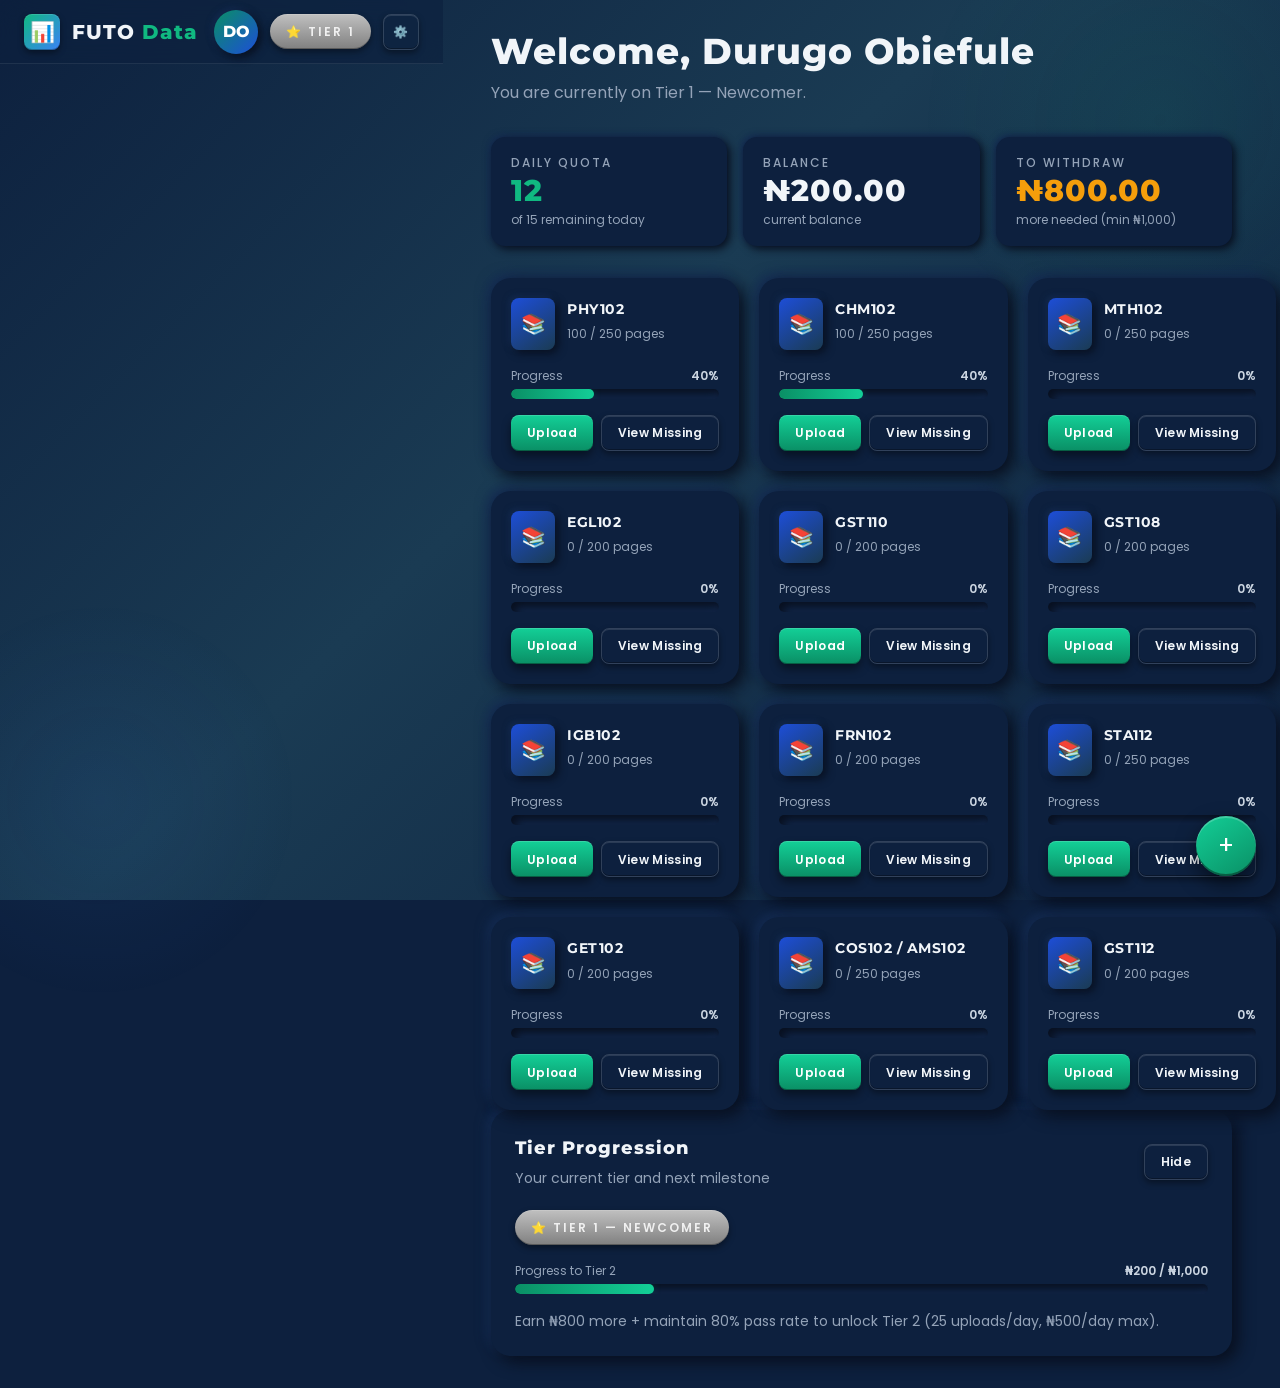
==== FUTO-data-collection/pages/dashboard.html @ 2c78aa43 "Added frontend files" ====
<!DOCTYPE html>
<html lang="en">
<head>
  <meta charset="UTF-8">
  <meta name="viewport" content="width=device-width, initial-scale=1.0">
  <title>Dashboard — FUTO Data Collection</title>

  <link rel="preconnect" href="https://fonts.googleapis.com">
  <link rel="preconnect" href="https://fonts.gstatic.com" crossorigin>
  <link href="https://fonts.googleapis.com/css2?family=Great+Vibes&family=Montserrat:wght@700;800;900&family=Poppins:wght@300;400;500;600;700&display=swap" rel="stylesheet">

  <link rel="stylesheet" href="../css/reset.css">
  <link rel="stylesheet" href="../css/variables.css">
  <link rel="stylesheet" href="../css/components.css">
  <link rel="stylesheet" href="../css/layout.css">
</head>
<body>

  <div class="bg-blob-2"></div>

  <div class="app-wrapper has-sidebar">

    <header class="header">
      <div class="header-inner">

        <div class="header-brand">
          <div class="header-logo">📊</div>
          <span class="header-wordmark">FUTO <span>Data</span></span>
        </div>

        <div class="header-actions">
          <div class="avatar avatar-md">DO</div>
          <div class="tier-badge silver">⭐ Tier 1</div>
          <button class="btn btn-ghost btn-sm btn-icon">⚙️</button>
        </div>

      </div>
    </header>

    <main class="main">
      <div class="container">

        <div class="page-header">
          <h1 class="page-title">Welcome, Durugo Obiefule</h1>
          <p class="page-desc">You are currently on Tier 1 — Newcomer.</p>
        </div>

        <section>
          <div class="stats-grid">

            <div class="stat-item">
              <span class="stat-label">Daily Quota</span>
              <span class="stat-value primary">12</span>
              <span class="stat-sub">of 15 remaining today</span>
            </div>

            <div class="stat-item">
              <span class="stat-label">Balance</span>
              <span class="stat-value">&#8358;200.00</span>
              <span class="stat-sub">current balance</span>
            </div>

            <div class="stat-item">
              <span class="stat-label">To Withdraw</span>
              <span class="stat-value warning">&#8358;800.00</span>
              <span class="stat-sub">more needed (min &#8358;1,000)</span>
            </div>

          </div>
        </section>

        <section>
          <div class="books-grid">

            <div class="book-card">
              <div class="book-card-header">
                <div class="book-icon">📚</div>
                <div class="book-info">
                  <div class="book-title">PHY102</div>
                  <div class="book-meta">100 / 250 pages</div>
                </div>
              </div>
              <div class="progress-wrap">
                <div class="progress-header">
                  <span class="progress-label">Progress</span>
                  <span class="progress-value">40%</span>
                </div>
                <div class="progress-track">
                  <div class="progress-fill" style="width: 40%;"></div>
                </div>
              </div>
              <div class="book-card-actions">
                <button class="btn btn-primary btn-sm">Upload</button>
                <button class="btn btn-ghost btn-sm">View Missing</button>
              </div>
            </div>

            <div class="book-card">
              <div class="book-card-header">
                <div class="book-icon">📚</div>
                <div class="book-info">
                  <div class="book-title">CHM102</div>
                  <div class="book-meta">100 / 250 pages</div>
                </div>
              </div>
              <div class="progress-wrap">
                <div class="progress-header">
                  <span class="progress-label">Progress</span>
                  <span class="progress-value">40%</span>
                </div>
                <div class="progress-track">
                  <div class="progress-fill" style="width: 40%;"></div>
                </div>
              </div>
              <div class="book-card-actions">
                <button class="btn btn-primary btn-sm">Upload</button>
                <button class="btn btn-ghost btn-sm">View Missing</button>
              </div>
            </div>

            <div class="book-card">
              <div class="book-card-header">
                <div class="book-icon">📚</div>
                <div class="book-info">
                  <div class="book-title">MTH102</div>
                  <div class="book-meta">0 / 250 pages</div>
                </div>
              </div>
              <div class="progress-wrap">
                <div class="progress-header">
                  <span class="progress-label">Progress</span>
                  <span class="progress-value">0%</span>
                </div>
                <div class="progress-track">
                  <div class="progress-fill" style="width: 0%;"></div>
                </div>
              </div>
              <div class="book-card-actions">
                <button class="btn btn-primary btn-sm">Upload</button>
                <button class="btn btn-ghost btn-sm">View Missing</button>
              </div>
            </div>

            <div class="book-card">
              <div class="book-card-header">
                <div class="book-icon">📚</div>
                <div class="book-info">
                  <div class="book-title">EGL102</div>
                  <div class="book-meta">0 / 200 pages</div>
                </div>
              </div>
              <div class="progress-wrap">
                <div class="progress-header">
                  <span class="progress-label">Progress</span>
                  <span class="progress-value">0%</span>
                </div>
                <div class="progress-track">
                  <div class="progress-fill" style="width: 0%;"></div>
                </div>
              </div>
              <div class="book-card-actions">
                <button class="btn btn-primary btn-sm">Upload</button>
                <button class="btn btn-ghost btn-sm">View Missing</button>
              </div>
            </div>

            <div class="book-card">
              <div class="book-card-header">
                <div class="book-icon">📚</div>
                <div class="book-info">
                  <div class="book-title">GST110</div>
                  <div class="book-meta">0 / 200 pages</div>
                </div>
              </div>
              <div class="progress-wrap">
                <div class="progress-header">
                  <span class="progress-label">Progress</span>
                  <span class="progress-value">0%</span>
                </div>
                <div class="progress-track">
                  <div class="progress-fill" style="width: 0%;"></div>
                </div>
              </div>
              <div class="book-card-actions">
                <button class="btn btn-primary btn-sm">Upload</button>
                <button class="btn btn-ghost btn-sm">View Missing</button>
              </div>
            </div>

            <div class="book-card">
              <div class="book-card-header">
                <div class="book-icon">📚</div>
                <div class="book-info">
                  <div class="book-title">GST108</div>
                  <div class="book-meta">0 / 200 pages</div>
                </div>
              </div>
              <div class="progress-wrap">
                <div class="progress-header">
                  <span class="progress-label">Progress</span>
                  <span class="progress-value">0%</span>
                </div>
                <div class="progress-track">
                  <div class="progress-fill" style="width: 0%;"></div>
                </div>
              </div>
              <div class="book-card-actions">
                <button class="btn btn-primary btn-sm">Upload</button>
                <button class="btn btn-ghost btn-sm">View Missing</button>
              </div>
            </div>

            <div class="book-card">
              <div class="book-card-header">
                <div class="book-icon">📚</div>
                <div class="book-info">
                  <div class="book-title">IGB102</div>
                  <div class="book-meta">0 / 200 pages</div>
                </div>
              </div>
              <div class="progress-wrap">
                <div class="progress-header">
                  <span class="progress-label">Progress</span>
                  <span class="progress-value">0%</span>
                </div>
                <div class="progress-track">
                  <div class="progress-fill" style="width: 0%;"></div>
                </div>
              </div>
              <div class="book-card-actions">
                <button class="btn btn-primary btn-sm">Upload</button>
                <button class="btn btn-ghost btn-sm">View Missing</button>
              </div>
            </div>

            <div class="book-card">
              <div class="book-card-header">
                <div class="book-icon">📚</div>
                <div class="book-info">
                  <div class="book-title">FRN102</div>
                  <div class="book-meta">0 / 200 pages</div>
                </div>
              </div>
              <div class="progress-wrap">
                <div class="progress-header">
                  <span class="progress-label">Progress</span>
                  <span class="progress-value">0%</span>
                </div>
                <div class="progress-track">
                  <div class="progress-fill" style="width: 0%;"></div>
                </div>
              </div>
              <div class="book-card-actions">
                <button class="btn btn-primary btn-sm">Upload</button>
                <button class="btn btn-ghost btn-sm">View Missing</button>
              </div>
            </div>

            <div class="book-card">
              <div class="book-card-header">
                <div class="book-icon">📚</div>
                <div class="book-info">
                  <div class="book-title">STA112</div>
                  <div class="book-meta">0 / 250 pages</div>
                </div>
              </div>
              <div class="progress-wrap">
                <div class="progress-header">
                  <span class="progress-label">Progress</span>
                  <span class="progress-value">0%</span>
                </div>
                <div class="progress-track">
                  <div class="progress-fill" style="width: 0%;"></div>
                </div>
              </div>
              <div class="book-card-actions">
                <button class="btn btn-primary btn-sm">Upload</button>
                <button class="btn btn-ghost btn-sm">View Missing</button>
              </div>
            </div>

            <div class="book-card">
              <div class="book-card-header">
                <div class="book-icon">📚</div>
                <div class="book-info">
                  <div class="book-title">GET102</div>
                  <div class="book-meta">0 / 200 pages</div>
                </div>
              </div>
              <div class="progress-wrap">
                <div class="progress-header">
                  <span class="progress-label">Progress</span>
                  <span class="progress-value">0%</span>
                </div>
                <div class="progress-track">
                  <div class="progress-fill" style="width: 0%;"></div>
                </div>
              </div>
              <div class="book-card-actions">
                <button class="btn btn-primary btn-sm">Upload</button>
                <button class="btn btn-ghost btn-sm">View Missing</button>
              </div>
            </div>

            <div class="book-card">
              <div class="book-card-header">
                <div class="book-icon">📚</div>
                <div class="book-info">
                  <div class="book-title">COS102 / AMS102</div>
                  <div class="book-meta">0 / 250 pages</div>
                </div>
              </div>
              <div class="progress-wrap">
                <div class="progress-header">
                  <span class="progress-label">Progress</span>
                  <span class="progress-value">0%</span>
                </div>
                <div class="progress-track">
                  <div class="progress-fill" style="width: 0%;"></div>
                </div>
              </div>
              <div class="book-card-actions">
                <button class="btn btn-primary btn-sm">Upload</button>
                <button class="btn btn-ghost btn-sm">View Missing</button>
              </div>
            </div>

            <div class="book-card">
              <div class="book-card-header">
                <div class="book-icon">📚</div>
                <div class="book-info">
                  <div class="book-title">GST112</div>
                  <div class="book-meta">0 / 200 pages</div>
                </div>
              </div>
              <div class="progress-wrap">
                <div class="progress-header">
                  <span class="progress-label">Progress</span>
                  <span class="progress-value">0%</span>
                </div>
                <div class="progress-track">
                  <div class="progress-fill" style="width: 0%;"></div>
                </div>
              </div>
              <div class="book-card-actions">
                <button class="btn btn-primary btn-sm">Upload</button>
                <button class="btn btn-ghost btn-sm">View Missing</button>
              </div>
            </div>

          </div>
        </section>

        <section>
          <div class="card" id="tier-panel">
            <div class="card-header">
              <div>
                <div class="card-title">Tier Progression</div>
                <div class="card-subtitle">Your current tier and next milestone</div>
              </div>
              <button class="btn btn-ghost btn-sm" id="tier-toggle">Hide</button>
            </div>

            <div id="tier-content">
              <div class="tier-badge silver">⭐ Tier 1 — Newcomer</div>

              <div class="stack" style="margin-top: 16px;">
                <div class="progress-wrap">
                  <div class="progress-header">
                    <span class="progress-label">Progress to Tier 2</span>
                    <span class="progress-value">&#8358;200 / &#8358;1,000</span>
                  </div>
                  <div class="progress-track">
                    <div class="progress-fill" style="width: 20%;"></div>
                  </div>
                </div>
                <p class="text-muted" style="font-size: var(--text-sm);">
                  Earn &#8358;800 more + maintain 80% pass rate to unlock Tier 2 (25 uploads/day, &#8358;500/day max).
                </p>
              </div>
            </div>
          </div>
        </section>

      </div>
    </main>

  </div>

  <button class="fab" id="fab-upload" title="Upload Image">+</button>

  <script src="../js/dashboard.js"></script>
</body>
</html>
---- FUTO-data-collection/css/variables.css ----
/* ============================================================
   VARIABLES.CSS — Design Token System
   FUTO Data Collection Platform
   ============================================================
   Import order in every HTML file:
   1. Google Fonts (in <head>)
   2. reset.css
   3. variables.css
   4. components.css
   5. layout.css
   6. responsive.css
   7. [page-specific stylesheet if needed]
   ============================================================ */

/* ── GOOGLE FONTS
   Add this <link> in the <head> of every HTML page:

   <link rel="preconnect" href="https://fonts.googleapis.com">
   <link rel="preconnect" href="https://fonts.gstatic.com" crossorigin>
   <link href="https://fonts.googleapis.com/css2?family=Great+Vibes&family=Montserrat:wght@700;800;900&family=Poppins:wght@300;400;500;600;700&display=swap" rel="stylesheet">
── */

:root {

  /* ════════════════════════════════════════
     COLOUR PALETTE
  ════════════════════════════════════════ */

  /* Core backgrounds */
  --bg-base:            #0D203E;   /* Deep Navy — root page background     */
  --bg-overlay:         #1A3B53;   /* Teal Blue — gradient blend layer      */
  --bg-deep:            #080F1E;   /* Deeper Navy — shadows, scrollbar      */
  --bg-mid:             #152D55;   /* Mid Navy — neomorphism light edge     */

  /* Semantic action colours */
  --color-primary:      #10B981;   /* Green  — actions, success, pass       */
  --color-primary-dark: #0A8F65;   /* Green  — button bottom gradient       */
  --color-primary-lite: #13CF97;   /* Green  — button top gradient / hover  */
  --color-primary-glow: rgba(16, 185, 129, 0.20);

  --color-danger:       #DC2626;   /* Red    — errors, failed checks        */
  --color-danger-dark:  #B91C1C;   /* Red    — button bottom gradient       */
  --color-danger-lite:  #EF4444;   /* Red    — button top gradient          */
  --color-danger-glow:  rgba(220, 38, 38, 0.20);

  --color-warning:      #F59E0B;   /* Amber  — warnings, duplicates         */
  --color-warning-dark: #B45309;   /* Amber  — button bottom gradient       */
  --color-warning-lite: #FBBF24;   /* Amber  — button top gradient          */
  --color-warning-glow: rgba(245, 158, 11, 0.20);

  --color-info:         #3B82F6;   /* Blue   — info, tips, tier details     */
  --color-info-dark:    #1D4ED8;   /* Blue   — button bottom gradient       */
  --color-info-lite:    #60A5FA;   /* Blue   — button top gradient          */
  --color-info-glow:    rgba(59, 130, 246, 0.20);

  /* Text */
  --color-text:         #F1F5F9;   /* Primary text on dark background       */
  --color-text-dim:     #CBD5E1;   /* Secondary / supporting text           */
  --color-muted:        #94A3B8;   /* Placeholder, disabled, subtle labels  */
  --color-inverse:      #0D203E;   /* Text on light/primary-coloured bg     */


  /* ════════════════════════════════════════
     TYPOGRAPHY
  ════════════════════════════════════════ */

  --font-heading:  'Montserrat', sans-serif;   /* H1–H3, section titles     */
  --font-body:     'Poppins', sans-serif;      /* All body, labels, inputs  */
  --font-accent:   'Great Vibes', cursive;     /* Decorative moments ONLY   */

  --fw-heading:    800;
  --fw-subhead:    700;
  --fw-semibold:   600;
  --fw-medium:     500;
  --fw-regular:    400;

  --ls-heading:    1px;     /* letter-spacing for headings                  */
  --ls-caps:       2px;     /* letter-spacing for ALL CAPS labels           */

  /* Type scale */
  --text-xs:    0.75rem;    /* 12px */
  --text-sm:    0.875rem;   /* 14px */
  --text-base:  1rem;       /* 16px */
  --text-md:    1.125rem;   /* 18px */
  --text-lg:    1.25rem;    /* 20px */
  --text-xl:    1.5rem;     /* 24px */
  --text-2xl:   1.875rem;   /* 30px */
  --text-3xl:   2.25rem;    /* 36px */
  --text-4xl:   3rem;       /* 48px */


  /* ════════════════════════════════════════
     SPACING SCALE
  ════════════════════════════════════════ */

  --space-1:   4px;
  --space-2:   8px;
  --space-3:   12px;
  --space-4:   16px;
  --space-5:   20px;
  --space-6:   24px;
  --space-8:   32px;
  --space-10:  40px;
  --space-12:  48px;
  --space-16:  64px;
  --space-20:  80px;


  /* ════════════════════════════════════════
     BORDER RADIUS
  ════════════════════════════════════════ */

  --radius-xs:   4px;
  --radius-sm:   8px;
  --radius-md:   14px;
  --radius-lg:   20px;
  --radius-xl:   28px;
  --radius-2xl:  36px;
  --radius-full: 9999px;


  /* ════════════════════════════════════════
     NEOMORPHISM
     — Cards, containers, input fields
     Rule: ONLY used on --bg-base (#0D203E) backgrounds
  ════════════════════════════════════════ */

  /* Raised surface (default card feel) */
  --neo-shadow:
    6px 6px 16px var(--bg-deep),
   -4px -4px 12px var(--bg-mid);

  /* Pressed / inset surface (active inputs, pressed states) */
  --neo-inset:
    inset 4px 4px 10px var(--bg-deep),
    inset -3px -3px 8px var(--bg-mid);

  /* Subtle raised (small elements, badges) */
  --neo-shadow-sm:
    3px 3px 8px var(--bg-deep),
   -2px -2px 6px var(--bg-mid);

  /* Focus ring addition for neo inputs */
  --neo-focus:
    inset 4px 4px 10px var(--bg-deep),
    inset -3px -3px 8px var(--bg-mid),
    0 0 0 2px var(--color-primary);


  /* ════════════════════════════════════════
     GLASSMORPHISM
     — Modals, headers, side panels, overlays
     Rule: Must sit over the gradient background to be visible
  ════════════════════════════════════════ */

  --glass-bg:           rgba(26, 59, 83, 0.35);
  --glass-bg-heavy:     rgba(13, 32, 62, 0.60);   /* more opaque panels     */
  --glass-bg-light:     rgba(26, 59, 83, 0.18);   /* subtle overlays        */
  --glass-border:       rgba(255, 255, 255, 0.08);
  --glass-border-strong:rgba(255, 255, 255, 0.15);
  --glass-blur:         blur(16px);
  --glass-blur-heavy:   blur(24px);
  --glass-blur-light:   blur(8px);


  /* ════════════════════════════════════════
     SKEUOMORPHISM
     — Buttons, toggles, sliders
     Rule: Always use gradient top→bottom + layered box-shadow
  ════════════════════════════════════════ */

  /* Shared skeuomorphic shadow recipe */
  --skeu-shadow:
    0 5px 10px rgba(0, 0, 0, 0.45),
    0 1px 0   rgba(255, 255, 255, 0.15) inset,
    0 -1px 0  rgba(0, 0, 0, 0.35) inset;

  --skeu-shadow-pressed:
    0 2px 4px  rgba(0, 0, 0, 0.50),
    0 1px 0    rgba(255, 255, 255, 0.08) inset,
    0 -1px 0   rgba(0, 0, 0, 0.40) inset;

  --skeu-shadow-sm:
    0 3px 6px  rgba(0, 0, 0, 0.40),
    0 1px 0    rgba(255, 255, 255, 0.12) inset,
    0 -1px 0   rgba(0, 0, 0, 0.30) inset;


  /* ════════════════════════════════════════
     TRANSITIONS & ANIMATION
  ════════════════════════════════════════ */

  --transition-fast:    all 0.15s ease;
  --transition-base:    all 0.25s ease;
  --transition-slow:    all 0.40s ease;
  --transition-bounce:  all 0.30s cubic-bezier(0.34, 1.56, 0.64, 1);


  /* ════════════════════════════════════════
     Z-INDEX SCALE
  ════════════════════════════════════════ */

  --z-base:     1;
  --z-raised:   10;
  --z-dropdown: 100;
  --z-sticky:   200;
  --z-modal:    500;
  --z-toast:    900;
  --z-top:      9999;


  /* ════════════════════════════════════════
     COMPONENT SIZES
  ════════════════════════════════════════ */

  --btn-height-sm:   36px;
  --btn-height-md:   46px;
  --btn-height-lg:   54px;

  --input-height:    50px;
  --input-height-sm: 40px;

  --fab-size:        60px;      /* Floating Action Button                  */
  --touch-target:    44px;      /* Minimum accessible touch target         */

  --header-height:   64px;
  --sidebar-width:   260px;
  --content-max-w:   480px;     /* Max width for single-column content     */
  --dashboard-max-w: 1200px;    /* Max width for dashboard layout          */

}


/* ════════════════════════════════════════
   DARK THEME UTILITY OVERRIDES
   (all defaults are already dark — this
   section is reserved for any future
   light-mode toggle if needed)
════════════════════════════════════════ */

/* Placeholder — do not delete */
[data-theme="light"] {
  /* Future light mode overrides go here */
}
---- FUTO-data-collection/css/components.css ----
/* ============================================================
   COMPONENTS.CSS — Reusable UI Component Library
   FUTO Data Collection Platform
   ============================================================
   Depends on: reset.css, variables.css
   
   TABLE OF CONTENTS:
   01. Buttons (Skeuomorphic)
   02. Toggle Switches (Skeuomorphic)
   03. Range Sliders (Skeuomorphic)
   04. Cards (Neomorphic)
   05. Input Fields (Neomorphic)
   06. Progress Bars (Neomorphic)
   07. Badges & Tags
   08. Modals (Glassmorphic)
   09. Toast Notifications (Glassmorphic)
   10. Loader / Spinner
   11. Avatar & User Display
   12. Textbook Card
   13. Stats Bar
   14. Tier Badge
   ============================================================ */


/* ════════════════════════════════════════
   01. BUTTONS — Skeuomorphic
   Rule: Always gradient top→bottom + layered shadow
════════════════════════════════════════ */

.btn {
  display: inline-flex;
  align-items: center;
  justify-content: center;
  gap: var(--space-2);
  height: var(--btn-height-md);
  padding: 0 var(--space-6);
  border-radius: var(--radius-md);
  font-family: var(--font-body);
  font-weight: var(--fw-semibold);
  font-size: var(--text-sm);
  letter-spacing: 0.3px;
  border: none;
  cursor: pointer;
  transition: var(--transition-base);
  position: relative;
  white-space: nowrap;
  user-select: none;
}

/* Primary — Green */
.btn-primary {
  background: linear-gradient(
    to bottom,
    var(--color-primary-lite),
    var(--color-primary-dark)
  );
  box-shadow: var(--skeu-shadow);
  color: #fff;
}
.btn-primary:hover {
  background: linear-gradient(
    to bottom,
    #17F0AD,
    #0BA873
  );
  box-shadow:
    0 6px 14px rgba(0, 0, 0, 0.50),
    0 1px 0 rgba(255, 255, 255, 0.18) inset,
    0 -1px 0 rgba(0, 0, 0, 0.35) inset;
}
.btn-primary:active {
  transform: translateY(2px);
  box-shadow: var(--skeu-shadow-pressed);
}

/* Danger — Red */
.btn-danger {
  background: linear-gradient(
    to bottom,
    var(--color-danger-lite),
    var(--color-danger-dark)
  );
  box-shadow: var(--skeu-shadow);
  color: #fff;
}
.btn-danger:hover {
  background: linear-gradient(to bottom, #F87171, #991B1B);
  box-shadow:
    0 6px 14px rgba(0, 0, 0, 0.50),
    0 1px 0 rgba(255, 255, 255, 0.18) inset,
    0 -1px 0 rgba(0, 0, 0, 0.35) inset;
}
.btn-danger:active {
  transform: translateY(2px);
  box-shadow: var(--skeu-shadow-pressed);
}

/* Warning — Amber */
.btn-warning {
  background: linear-gradient(
    to bottom,
    var(--color-warning-lite),
    var(--color-warning-dark)
  );
  box-shadow: var(--skeu-shadow);
  color: #fff;
}
.btn-warning:hover {
  background: linear-gradient(to bottom, #FCD34D, #92400E);
}
.btn-warning:active {
  transform: translateY(2px);
  box-shadow: var(--skeu-shadow-pressed);
}

/* Info — Blue */
.btn-info {
  background: linear-gradient(
    to bottom,
    var(--color-info-lite),
    var(--color-info-dark)
  );
  box-shadow: var(--skeu-shadow);
  color: #fff;
}
.btn-info:hover {
  background: linear-gradient(to bottom, #93C5FD, #1E40AF);
}
.btn-info:active {
  transform: translateY(2px);
  box-shadow: var(--skeu-shadow-pressed);
}

/* Ghost — Outlined */
.btn-ghost {
  background: transparent;
  border: 1px solid var(--glass-border-strong);
  box-shadow: var(--skeu-shadow-sm);
  color: var(--color-text);
}
.btn-ghost:hover {
  background: rgba(255, 255, 255, 0.06);
  border-color: var(--color-primary);
  color: var(--color-primary);
}
.btn-ghost:active {
  transform: translateY(1px);
}

/* Disabled state — all buttons */
.btn:disabled,
.btn[disabled] {
  background: linear-gradient(to bottom, #374151, #1F2937) !important;
  box-shadow: none !important;
  color: var(--color-muted) !important;
  cursor: not-allowed !important;
  transform: none !important;
  opacity: 0.7;
}

/* Size variants */
.btn-sm {
  height: var(--btn-height-sm);
  padding: 0 var(--space-4);
  font-size: var(--text-xs);
  border-radius: var(--radius-sm);
}
.btn-lg {
  height: var(--btn-height-lg);
  padding: 0 var(--space-8);
  font-size: var(--text-base);
  border-radius: var(--radius-lg);
}
.btn-full {
  width: 100%;
}

/* Icon-only button */
.btn-icon {
  width: var(--btn-height-md);
  height: var(--btn-height-md);
  padding: 0;
  border-radius: var(--radius-sm);
}
.btn-icon.btn-sm {
  width: var(--btn-height-sm);
  height: var(--btn-height-sm);
}

/* Floating Action Button (FAB) */
.fab {
  position: fixed;
  bottom: var(--space-6);
  right: var(--space-6);
  width: var(--fab-size);
  height: var(--fab-size);
  border-radius: var(--radius-full);
  background: linear-gradient(
    145deg,
    var(--color-primary-lite),
    var(--color-primary-dark)
  );
  box-shadow:
    0 8px 20px rgba(0, 0, 0, 0.5),
    0 2px 0 rgba(255, 255, 255, 0.20) inset,
    0 -2px 0 rgba(0, 0, 0, 0.40) inset;
  color: #fff;
  font-size: var(--text-xl);
  display: flex;
  align-items: center;
  justify-content: center;
  cursor: pointer;
  transition: var(--transition-bounce);
  z-index: var(--z-raised);
  border: none;
}
.fab:hover {
  transform: scale(1.08);
  box-shadow:
    0 12px 28px rgba(0, 0, 0, 0.55),
    0 2px 0 rgba(255, 255, 255, 0.22) inset,
    0 -2px 0 rgba(0, 0, 0, 0.40) inset;
}
.fab:active {
  transform: scale(0.96) translateY(2px);
}
.fab:disabled {
  background: linear-gradient(145deg, #374151, #1F2937) !important;
  box-shadow: none !important;
  cursor: not-allowed !important;
  transform: none !important;
}


/* ════════════════════════════════════════
   02. TOGGLE SWITCHES — Skeuomorphic
════════════════════════════════════════ */

.toggle-wrap {
  display: flex;
  align-items: center;
  gap: var(--space-3);
  cursor: pointer;
  user-select: none;
}

.toggle-wrap input[type="checkbox"] {
  display: none;
}

.toggle-track {
  width: 52px;
  height: 28px;
  border-radius: var(--radius-full);
  background: linear-gradient(to bottom, #0A1628, #0F1E38);
  box-shadow:
    inset 3px 3px 7px rgba(0, 0, 0, 0.6),
    inset -2px -2px 5px rgba(255, 255, 255, 0.04);
  position: relative;
  transition: var(--transition-base);
  flex-shrink: 0;
}

.toggle-thumb {
  position: absolute;
  top: 3px;
  left: 3px;
  width: 22px;
  height: 22px;
  border-radius: var(--radius-full);
  background: linear-gradient(145deg, #94A3B8, #475569);
  box-shadow:
    2px 2px 5px rgba(0, 0, 0, 0.5),
    -1px -1px 3px rgba(255, 255, 255, 0.12) inset;
  transition: var(--transition-bounce);
}

/* Checked state */
input[type="checkbox"]:checked + .toggle-track {
  background: linear-gradient(
    to bottom,
    var(--color-primary-dark),
    var(--color-primary-lite)
  );
  box-shadow:
    inset 3px 3px 7px rgba(0, 0, 0, 0.35),
    inset -2px -2px 5px rgba(255, 255, 255, 0.08),
    0 0 12px var(--color-primary-glow);
}
input[type="checkbox"]:checked + .toggle-track .toggle-thumb {
  left: 27px;
  background: linear-gradient(145deg, #fff, #E2E8F0);
  box-shadow:
    2px 2px 5px rgba(0, 0, 0, 0.4),
    0 0 8px rgba(16, 185, 129, 0.4);
}

.toggle-label {
  font-family: var(--font-body);
  font-size: var(--text-sm);
  color: var(--color-text-dim);
}


/* ════════════════════════════════════════
   03. RANGE SLIDERS — Skeuomorphic
════════════════════════════════════════ */

.range-wrap {
  display: flex;
  flex-direction: column;
  gap: var(--space-2);
}

.range-label {
  font-family: var(--font-body);
  font-size: var(--text-sm);
  color: var(--color-text-dim);
  display: flex;
  justify-content: space-between;
}

input[type="range"] {
  -webkit-appearance: none;
  appearance: none;
  width: 100%;
  height: 8px;
  border-radius: var(--radius-full);
  background: linear-gradient(to bottom, #080F1E, #152D55);
  box-shadow:
    inset 2px 2px 5px rgba(0, 0, 0, 0.6),
    inset -1px -1px 3px rgba(255, 255, 255, 0.04);
  outline: none;
  cursor: pointer;
}

input[type="range"]::-webkit-slider-thumb {
  -webkit-appearance: none;
  appearance: none;
  width: 22px;
  height: 22px;
  border-radius: var(--radius-full);
  background: linear-gradient(145deg, var(--color-primary-lite), var(--color-primary-dark));
  box-shadow:
    2px 2px 6px rgba(0, 0, 0, 0.5),
    -1px -1px 3px rgba(255, 255, 255, 0.15) inset,
    0 0 8px var(--color-primary-glow);
  cursor: pointer;
  transition: var(--transition-base);
}

input[type="range"]::-webkit-slider-thumb:hover {
  transform: scale(1.15);
}

input[type="range"]::-moz-range-thumb {
  width: 22px;
  height: 22px;
  border-radius: var(--radius-full);
  background: linear-gradient(145deg, var(--color-primary-lite), var(--color-primary-dark));
  box-shadow: 2px 2px 6px rgba(0, 0, 0, 0.5);
  cursor: pointer;
  border: none;
}


/* ════════════════════════════════════════
   04. CARDS — Neomorphic
   Rule: ONLY on --bg-base (#0D203E) background
════════════════════════════════════════ */

.card {
  background: var(--bg-base);
  border-radius: var(--radius-lg);
  box-shadow: var(--neo-shadow);
  padding: var(--space-6);
}

.card-sm {
  padding: var(--space-4);
  border-radius: var(--radius-md);
  box-shadow: var(--neo-shadow-sm);
}

.card-lg {
  padding: var(--space-8);
  border-radius: var(--radius-xl);
}

.card-header {
  display: flex;
  align-items: center;
  justify-content: space-between;
  margin-bottom: var(--space-5);
}

.card-title {
  font-family: var(--font-heading);
  font-weight: var(--fw-heading);
  font-size: var(--text-md);
  letter-spacing: var(--ls-heading);
  color: var(--color-text);
}

.card-subtitle {
  font-family: var(--font-body);
  font-size: var(--text-sm);
  color: var(--color-muted);
  margin-top: var(--space-1);
}

/* Clickable card hover */
.card-clickable {
  cursor: pointer;
  transition: var(--transition-base);
}
.card-clickable:hover {
  box-shadow:
    8px 8px 20px var(--bg-deep),
    -5px -5px 14px var(--bg-mid);
  transform: translateY(-2px);
}
.card-clickable:active {
  box-shadow: var(--neo-inset);
  transform: translateY(0);
}


/* ════════════════════════════════════════
   05. INPUT FIELDS — Neomorphic
════════════════════════════════════════ */

.input-wrap {
  display: flex;
  flex-direction: column;
  gap: var(--space-2);
}

.input-label {
  font-family: var(--font-body);
  font-size: var(--text-sm);
  font-weight: var(--fw-medium);
  color: var(--color-text-dim);
  letter-spacing: 0.3px;
}

.input-label span.required {
  color: var(--color-danger);
  margin-left: 3px;
}

.input {
  height: var(--input-height);
  background: var(--bg-base);
  border: none;
  border-radius: var(--radius-md);
  box-shadow: var(--neo-inset);
  color: var(--color-text);
  font-family: var(--font-body);
  font-size: var(--text-base);
  padding: 0 var(--space-4);
  width: 100%;
  transition: var(--transition-base);
}

.input::placeholder {
  color: var(--color-muted);
  font-size: var(--text-sm);
}

.input:focus {
  box-shadow: var(--neo-focus);
}

.input-sm {
  height: var(--input-height-sm);
  font-size: var(--text-sm);
}

/* Input with icon */
.input-icon-wrap {
  position: relative;
}
.input-icon-wrap .input {
  padding-left: 44px;
}
.input-icon-wrap .input-icon {
  position: absolute;
  left: var(--space-4);
  top: 50%;
  transform: translateY(-50%);
  color: var(--color-muted);
  pointer-events: none;
  font-size: var(--text-md);
}

/* Input with right action (e.g. show/hide password) */
.input-action-wrap {
  position: relative;
}
.input-action-wrap .input {
  padding-right: 48px;
}
.input-action-wrap .input-action-btn {
  position: absolute;
  right: var(--space-3);
  top: 50%;
  transform: translateY(-50%);
  background: none;
  border: none;
  color: var(--color-muted);
  cursor: pointer;
  padding: var(--space-1);
  font-size: var(--text-md);
  transition: var(--transition-fast);
}
.input-action-wrap .input-action-btn:hover {
  color: var(--color-primary);
}

/* Textarea */
.textarea {
  background: var(--bg-base);
  border: none;
  border-radius: var(--radius-md);
  box-shadow: var(--neo-inset);
  color: var(--color-text);
  font-family: var(--font-body);
  font-size: var(--text-base);
  padding: var(--space-3) var(--space-4);
  width: 100%;
  resize: vertical;
  min-height: 100px;
  transition: var(--transition-base);
}
.textarea:focus {
  box-shadow: var(--neo-focus);
}

/* Error / success state */
.input-wrap.has-error .input,
.input-wrap.has-error .textarea {
  box-shadow:
    inset 4px 4px 10px var(--bg-deep),
    inset -3px -3px 8px var(--bg-mid),
    0 0 0 2px var(--color-danger);
}
.input-wrap.has-success .input {
  box-shadow:
    inset 4px 4px 10px var(--bg-deep),
    inset -3px -3px 8px var(--bg-mid),
    0 0 0 2px var(--color-primary);
}

.input-hint {
  font-size: var(--text-xs);
  color: var(--color-muted);
}
.input-hint.error {
  color: var(--color-danger);
}
.input-hint.success {
  color: var(--color-primary);
}


/* ════════════════════════════════════════
   06. PROGRESS BARS — Neomorphic
════════════════════════════════════════ */

.progress-wrap {
  display: flex;
  flex-direction: column;
  gap: var(--space-1);
}

.progress-header {
  display: flex;
  justify-content: space-between;
  align-items: center;
}

.progress-label {
  font-family: var(--font-body);
  font-size: var(--text-xs);
  color: var(--color-muted);
}

.progress-value {
  font-family: var(--font-body);
  font-size: var(--text-xs);
  font-weight: var(--fw-semibold);
  color: var(--color-text-dim);
}

.progress-track {
  height: 10px;
  background: var(--bg-base);
  border-radius: var(--radius-full);
  box-shadow: var(--neo-inset);
  overflow: hidden;
}

.progress-fill {
  height: 100%;
  border-radius: var(--radius-full);
  background: linear-gradient(
    to right,
    var(--color-primary-dark),
    var(--color-primary-lite)
  );
  box-shadow: 0 0 8px var(--color-primary-glow);
  transition: width 0.6s cubic-bezier(0.34, 1.56, 0.64, 1);
  position: relative;
}

/* Shimmer animation on fill */
.progress-fill::after {
  content: '';
  position: absolute;
  top: 0; left: -100%;
  width: 60%;
  height: 100%;
  background: linear-gradient(
    to right,
    transparent,
    rgba(255, 255, 255, 0.25),
    transparent
  );
  animation: progress-shimmer 2s infinite;
}

@keyframes progress-shimmer {
  0%   { left: -60%; }
  100% { left: 140%; }
}

/* Colour variants */
.progress-fill.danger {
  background: linear-gradient(to right, var(--color-danger-dark), var(--color-danger-lite));
  box-shadow: 0 0 8px var(--color-danger-glow);
}
.progress-fill.warning {
  background: linear-gradient(to right, var(--color-warning-dark), var(--color-warning-lite));
  box-shadow: 0 0 8px var(--color-warning-glow);
}
.progress-fill.info {
  background: linear-gradient(to right, var(--color-info-dark), var(--color-info-lite));
  box-shadow: 0 0 8px var(--color-info-glow);
}

/* Thin variant */
.progress-track.thin {
  height: 6px;
}

/* ════════════════════════════════════════
   07. BADGES & TAGS
════════════════════════════════════════ */

.badge {
  display: inline-flex;
  align-items: center;
  gap: var(--space-1);
  padding: 3px 10px;
  border-radius: var(--radius-full);
  font-family: var(--font-body);
  font-size: var(--text-xs);
  font-weight: var(--fw-semibold);
  letter-spacing: var(--ls-caps);
  text-transform: uppercase;
}

.badge-primary {
  background: var(--color-primary-glow);
  color: var(--color-primary-lite);
  box-shadow: 0 0 8px var(--color-primary-glow);
}
.badge-danger {
  background: var(--color-danger-glow);
  color: var(--color-danger-lite);
}
.badge-warning {
  background: var(--color-warning-glow);
  color: var(--color-warning-lite);
}
.badge-info {
  background: var(--color-info-glow);
  color: var(--color-info-lite);
}
.badge-muted {
  background: rgba(148, 163, 184, 0.12);
  color: var(--color-muted);
}

/* Dot indicator */
.badge-dot {
  width: 8px;
  height: 8px;
  border-radius: var(--radius-full);
  display: inline-block;
  flex-shrink: 0;
}
.badge-dot.primary { background: var(--color-primary); }
.badge-dot.danger  { background: var(--color-danger);  }
.badge-dot.warning { background: var(--color-warning); }
.badge-dot.info    { background: var(--color-info);    }


/* ════════════════════════════════════════
   08. MODALS — Glassmorphic
════════════════════════════════════════ */

/* Backdrop */
.modal-backdrop {
  position: fixed;
  inset: 0;
  background: rgba(8, 15, 30, 0.75);
  backdrop-filter: blur(4px);
  -webkit-backdrop-filter: blur(4px);
  z-index: var(--z-modal);
  display: flex;
  align-items: center;
  justify-content: center;
  padding: var(--space-4);
  opacity: 0;
  visibility: hidden;
  transition: var(--transition-base);
}

.modal-backdrop.active {
  opacity: 1;
  visibility: visible;
}

/* Modal box */
.modal {
  background: var(--glass-bg-heavy);
  backdrop-filter: var(--glass-blur-heavy);
  -webkit-backdrop-filter: var(--glass-blur-heavy);
  border: 1px solid var(--glass-border);
  border-radius: var(--radius-xl);
  width: 100%;
  max-width: 480px;
  max-height: 90vh;
  overflow-y: auto;
  padding: var(--space-8);
  position: relative;
  transform: translateY(20px) scale(0.97);
  transition: var(--transition-bounce);
}

.modal-backdrop.active .modal {
  transform: translateY(0) scale(1);
}

.modal-header {
  display: flex;
  align-items: flex-start;
  justify-content: space-between;
  margin-bottom: var(--space-6);
}

.modal-title {
  font-family: var(--font-heading);
  font-weight: var(--fw-heading);
  font-size: var(--text-xl);
  letter-spacing: var(--ls-heading);
  color: var(--color-text);
}

.modal-close {
  background: rgba(255, 255, 255, 0.06);
  border: 1px solid var(--glass-border);
  color: var(--color-muted);
  width: 32px;
  height: 32px;
  border-radius: var(--radius-sm);
  display: flex;
  align-items: center;
  justify-content: center;
  cursor: pointer;
  flex-shrink: 0;
  transition: var(--transition-fast);
  font-size: var(--text-md);
}
.modal-close:hover {
  background: rgba(255, 255, 255, 0.12);
  color: var(--color-text);
}

.modal-body {
  color: var(--color-text-dim);
  font-family: var(--font-body);
  font-size: var(--text-base);
  line-height: 1.7;
}

.modal-footer {
  margin-top: var(--space-6);
  display: flex;
  gap: var(--space-3);
  justify-content: flex-end;
}

/* Step indicator inside modal */
.modal-steps {
  display: flex;
  align-items: center;
  gap: var(--space-2);
  margin-bottom: var(--space-6);
}
.step-dot {
  width: 8px;
  height: 8px;
  border-radius: var(--radius-full);
  background: rgba(255, 255, 255, 0.15);
  transition: var(--transition-base);
}
.step-dot.active {
  width: 24px;
  background: var(--color-primary);
  box-shadow: 0 0 8px var(--color-primary-glow);
}
.step-dot.done {
  background: var(--color-primary);
  opacity: 0.5;
}


/* ════════════════════════════════════════
   09. TOAST NOTIFICATIONS — Glassmorphic
════════════════════════════════════════ */

.toast-container {
  position: fixed;
  top: var(--space-5);
  right: var(--space-5);
  display: flex;
  flex-direction: column;
  gap: var(--space-3);
  z-index: var(--z-toast);
  pointer-events: none;
}

.toast {
  background: var(--glass-bg-heavy);
  backdrop-filter: var(--glass-blur);
  -webkit-backdrop-filter: var(--glass-blur);
  border: 1px solid var(--glass-border);
  border-radius: var(--radius-md);
  padding: var(--space-3) var(--space-5);
  display: flex;
  align-items: center;
  gap: var(--space-3);
  min-width: 280px;
  max-width: 360px;
  pointer-events: all;
  transform: translateX(120%);
  transition: transform 0.35s cubic-bezier(0.34, 1.56, 0.64, 1);
  border-left: 3px solid transparent;
}

.toast.show {
  transform: translateX(0);
}

.toast-icon {
  font-size: var(--text-lg);
  flex-shrink: 0;
}

.toast-message {
  font-family: var(--font-body);
  font-size: var(--text-sm);
  color: var(--color-text);
  flex: 1;
}

.toast.success { border-left-color: var(--color-primary); }
.toast.error   { border-left-color: var(--color-danger);  }
.toast.warning { border-left-color: var(--color-warning); }
.toast.info    { border-left-color: var(--color-info);    }


/* ════════════════════════════════════════
   10. LOADER / SPINNER
════════════════════════════════════════ */

/* Full-screen overlay loader */
.loader-overlay {
  position: fixed;
  inset: 0;
  background: rgba(8, 15, 30, 0.8);
  backdrop-filter: blur(6px);
  -webkit-backdrop-filter: blur(6px);
  z-index: var(--z-top);
  display: flex;
  flex-direction: column;
  align-items: center;
  justify-content: center;
  gap: var(--space-5);
  opacity: 0;
  visibility: hidden;
  transition: var(--transition-base);
}
.loader-overlay.active {
  opacity: 1;
  visibility: visible;
}

.loader-ring {
  width: 56px;
  height: 56px;
  border-radius: var(--radius-full);
  border: 3px solid rgba(16, 185, 129, 0.15);
  border-top-color: var(--color-primary);
  animation: spin 0.9s linear infinite;
  box-shadow: 0 0 20px var(--color-primary-glow);
}

@keyframes spin {
  to { transform: rotate(360deg); }
}

.loader-text {
  font-family: var(--font-body);
  font-size: var(--text-sm);
  color: var(--color-muted);
  text-align: center;
  animation: pulse-opacity 1.5s ease-in-out infinite;
}

@keyframes pulse-opacity {
  0%, 100% { opacity: 0.5; }
  50%       { opacity: 1;   }
}

/* Inline small spinner */
.spinner {
  width: 20px;
  height: 20px;
  border-radius: var(--radius-full);
  border: 2px solid rgba(16, 185, 129, 0.2);
  border-top-color: var(--color-primary);
  animation: spin 0.9s linear infinite;
  display: inline-block;
  flex-shrink: 0;
}


/* ════════════════════════════════════════
   11. AVATAR & USER DISPLAY
════════════════════════════════════════ */

.avatar {
  border-radius: var(--radius-full);
  background: linear-gradient(
    135deg,
    var(--color-primary-dark),
    var(--color-info-dark)
  );
  display: flex;
  align-items: center;
  justify-content: center;
  font-family: var(--font-heading);
  font-weight: var(--fw-heading);
  color: #fff;
  flex-shrink: 0;
  box-shadow: var(--neo-shadow-sm);
}

.avatar-sm  { width: 32px; height: 32px; font-size: var(--text-xs); }
.avatar-md  { width: 44px; height: 44px; font-size: var(--text-base); }
.avatar-lg  { width: 64px; height: 64px; font-size: var(--text-xl); }


/* ════════════════════════════════════════
   12. TEXTBOOK CARD
════════════════════════════════════════ */

.book-card {
  background: var(--bg-base);
  border-radius: var(--radius-lg);
  box-shadow: var(--neo-shadow);
  padding: var(--space-5);
  display: flex;
  flex-direction: column;
  gap: var(--space-4);
  transition: var(--transition-base);
}

.book-card:hover {
  box-shadow:
    8px 8px 20px var(--bg-deep),
    -5px -5px 14px var(--bg-mid);
  transform: translateY(-2px);
}

.book-card-header {
  display: flex;
  align-items: flex-start;
  gap: var(--space-3);
}

.book-icon {
  width: 44px;
  height: 52px;
  background: linear-gradient(
    145deg,
    var(--color-info-dark),
    var(--bg-overlay)
  );
  border-radius: var(--radius-sm);
  box-shadow: var(--neo-shadow-sm);
  display: flex;
  align-items: center;
  justify-content: center;
  font-size: var(--text-lg);
  flex-shrink: 0;
}

.book-info {
  flex: 1;
  min-width: 0;
}

.book-title {
  font-family: var(--font-heading);
  font-weight: var(--fw-subhead);
  font-size: var(--text-sm);
  letter-spacing: 0.5px;
  color: var(--color-text);
  white-space: nowrap;
  overflow: hidden;
  text-overflow: ellipsis;
}

.book-meta {
  font-family: var(--font-body);
  font-size: var(--text-xs);
  color: var(--color-muted);
  margin-top: var(--space-1);
}

.book-card-actions {
  display: flex;
  gap: var(--space-2);
}

.book-card-actions .btn {
  flex: 1;
  font-size: var(--text-xs);
  height: 36px;
}


/* ════════════════════════════════════════
   13. STATS BAR ITEMS
════════════════════════════════════════ */

.stat-item {
  background: var(--bg-base);
  border-radius: var(--radius-md);
  box-shadow: var(--neo-shadow-sm);
  padding: var(--space-4) var(--space-5);
  display: flex;
  flex-direction: column;
  gap: var(--space-1);
}

.stat-label {
  font-family: var(--font-body);
  font-size: var(--text-xs);
  font-weight: var(--fw-medium);
  color: var(--color-muted);
  text-transform: uppercase;
  letter-spacing: var(--ls-caps);
}

.stat-value {
  font-family: var(--font-heading);
  font-weight: var(--fw-heading);
  font-size: var(--text-2xl);
  color: var(--color-text);
  letter-spacing: var(--ls-heading);
  line-height: 1;
}

.stat-value.primary { color: var(--color-primary); }
.stat-value.warning { color: var(--color-warning); }
.stat-value.info    { color: var(--color-info);    }

.stat-sub {
  font-family: var(--font-body);
  font-size: var(--text-xs);
  color: var(--color-muted);
}


/* ════════════════════════════════════════
   14. TIER BADGE
════════════════════════════════════════ */

.tier-badge {
  display: inline-flex;
  align-items: center;
  gap: var(--space-2);
  padding: var(--space-2) var(--space-4);
  border-radius: var(--radius-full);
  font-family: var(--font-body);
  font-size: var(--text-xs);
  font-weight: var(--fw-semibold);
  letter-spacing: var(--ls-caps);
  text-transform: uppercase;
  box-shadow: var(--skeu-shadow-sm);
}

.tier-badge.bronze {
  background: linear-gradient(to bottom, #C9884A, #8B5E35);
  color: #FDE8C8;
}
.tier-badge.silver {
  background: linear-gradient(to bottom, #C0C0C0, #808080);
  color: #F0F0F0;
}
.tier-badge.gold {
  background: linear-gradient(to bottom, #FFD700, #B8860B);
  color: #3D2A00;
}
.tier-badge.platinum {
  background: linear-gradient(to bottom, #E5E4E2, #A0A09E);
  color: #1A1A2E;
}

/* Divider */
.divider {
  height: 1px;
  background: var(--glass-border);
  margin: var(--space-5) 0;
}

/* Text divider */
.divider-text {
  display: flex;
  align-items: center;
  gap: var(--space-3);
  margin: var(--space-5) 0;
}
.divider-text::before,
.divider-text::after {
  content: '';
  flex: 1;
  height: 1px;
  background: var(--glass-border);
}
.divider-text span {
  font-family: var(--font-body);
  font-size: var(--text-xs);
  color: var(--color-muted);
  white-space: nowrap;
}
---- FUTO-data-collection/css/layout.css ----
/* ============================================================
   LAYOUT.CSS — Page Structure, Grid, Navigation & Background
   FUTO Data Collection Platform
   ============================================================
   Depends on: reset.css, variables.css
   
   TABLE OF CONTENTS:
   01. Body & Background (Gradient + Blobs)
   02. Page Wrappers & Containers
   03. Header / Navbar (Glassmorphic)
   04. Sidebar (Glassmorphic)
   05. Main Content Area
   06. Dashboard Grid
   07. Auth Page Layout
   08. Page Transitions
   09. Utility Classes
   ============================================================ */


/* ════════════════════════════════════════
   01. BODY & BACKGROUND
   Diagonal gradient + soft abstract blobs
   + slight transparency layers
   + smooth dark-to-light transitions
════════════════════════════════════════ */

body {
  font-family: var(--font-body);
  font-weight: var(--fw-regular);
  color: var(--color-text);
  background-color: var(--bg-base);
  min-height: 100vh;
  position: relative;
  overflow-x: hidden;
}

/* Fixed background layer — sits behind everything */
body::before {
  content: '';
  position: fixed;
  inset: 0;
  z-index: -2;

  background-color: var(--bg-base);

  /* Layer 1: Main diagonal gradient */
  background-image:
    linear-gradient(
      135deg,
      #0D203E 0%,
      #1A3B53 45%,
      #0D203E 100%
    ),
    /* Layer 2: Top-right green blob */
    radial-gradient(
      ellipse 60% 50% at 88% 5%,
      rgba(16, 185, 129, 0.13) 0%,
      transparent 70%
    ),
    /* Layer 3: Bottom-left blue blob */
    radial-gradient(
      ellipse 55% 45% at 8% 92%,
      rgba(59, 130, 246, 0.11) 0%,
      transparent 65%
    ),
    /* Layer 4: Centre subtle teal wash */
    radial-gradient(
      ellipse 70% 60% at 50% 50%,
      rgba(26, 59, 83, 0.40) 0%,
      transparent 75%
    );

  background-blend-mode: normal, screen, screen, overlay;
  pointer-events: none;
}

/* Floating decorative blob — top right */
body::after {
  content: '';
  position: fixed;
  top: -120px;
  right: -120px;
  width: 480px;
  height: 480px;
  border-radius: var(--radius-full);
  background: radial-gradient(
    circle,
    rgba(16, 185, 129, 0.08) 0%,
    transparent 70%
  );
  z-index: -1;
  pointer-events: none;
  animation: blob-drift 18s ease-in-out infinite alternate;
}

@keyframes blob-drift {
  0%   { transform: translate(0, 0) scale(1);      }
  33%  { transform: translate(-30px, 20px) scale(1.05); }
  66%  { transform: translate(20px, -15px) scale(0.97); }
  100% { transform: translate(-10px, 30px) scale(1.03); }
}

/* Second decorative blob — bottom left */
.bg-blob-2 {
  position: fixed;
  bottom: -100px;
  left: -100px;
  width: 400px;
  height: 400px;
  border-radius: var(--radius-full);
  background: radial-gradient(
    circle,
    rgba(59, 130, 246, 0.07) 0%,
    transparent 70%
  );
  z-index: -1;
  pointer-events: none;
  animation: blob-drift 22s ease-in-out infinite alternate-reverse;
}


/* ════════════════════════════════════════
   02. PAGE WRAPPERS & CONTAINERS
════════════════════════════════════════ */

/* Root app wrapper */
.app-wrapper {
  display: flex;
  flex-direction: column;
  min-height: 100vh;
}

/* With sidebar layout */
.app-wrapper.has-sidebar {
  flex-direction: row;
}

/* General content container */
.container {
  width: 100%;
  max-width: var(--dashboard-max-w);
  margin: 0 auto;
  padding: 0 var(--space-6);
}

.container-sm {
  max-width: var(--content-max-w);
  margin: 0 auto;
  padding: 0 var(--space-6);
}

/* Section spacing */
.section {
  padding: var(--space-8) 0;
}

.section-title {
  font-family: var(--font-heading);
  font-weight: var(--fw-heading);
  font-size: var(--text-2xl);
  letter-spacing: var(--ls-heading);
  color: var(--color-text);
  margin-bottom: var(--space-6);
}

.section-sub {
  font-family: var(--font-accent);
  font-size: var(--text-xl);
  color: var(--color-primary);
  margin-bottom: var(--space-2);
  display: block;
}


/* ════════════════════════════════════════
   03. HEADER / NAVBAR — Glassmorphic
════════════════════════════════════════ */

.header {
  position: sticky;
  top: 0;
  left: 0;
  right: 0;
  height: var(--header-height);
  z-index: var(--z-sticky);

  background: var(--glass-bg-heavy);
  backdrop-filter: var(--glass-blur);
  -webkit-backdrop-filter: var(--glass-blur);
  border-bottom: 1px solid var(--glass-border);

  display: flex;
  align-items: center;
}

.header-inner {
  display: flex;
  align-items: center;
  justify-content: space-between;
  width: 100%;
  max-width: var(--dashboard-max-w);
  margin: 0 auto;
  padding: 0 var(--space-6);
  gap: var(--space-4);
}

.header-brand {
  display: flex;
  align-items: center;
  gap: var(--space-3);
  text-decoration: none;
  flex-shrink: 0;
}

.header-logo {
  width: 36px;
  height: 36px;
  background: linear-gradient(
    135deg,
    var(--color-primary),
    var(--color-info)
  );
  border-radius: var(--radius-sm);
  box-shadow: var(--skeu-shadow-sm);
  display: flex;
  align-items: center;
  justify-content: center;
  font-size: var(--text-lg);
}

.header-wordmark {
  font-family: var(--font-heading);
  font-weight: var(--fw-heading);
  font-size: var(--text-lg);
  letter-spacing: var(--ls-heading);
  color: var(--color-text);
}

.header-wordmark span {
  color: var(--color-primary);
}

/* Nav links (desktop) */
.header-nav {
  display: flex;
  align-items: center;
  gap: var(--space-1);
}

.nav-link {
  display: flex;
  align-items: center;
  gap: var(--space-2);
  padding: var(--space-2) var(--space-4);
  border-radius: var(--radius-sm);
  font-family: var(--font-body);
  font-size: var(--text-sm);
  font-weight: var(--fw-medium);
  color: var(--color-muted);
  transition: var(--transition-fast);
  text-decoration: none;
}

.nav-link:hover {
  color: var(--color-text);
  background: rgba(255, 255, 255, 0.06);
}

.nav-link.active {
  color: var(--color-primary);
  background: var(--color-primary-glow);
}

.nav-link .nav-icon {
  font-size: var(--text-md);
  flex-shrink: 0;
}

/* Header right actions */
.header-actions {
  display: flex;
  align-items: center;
  gap: var(--space-3);
  flex-shrink: 0;
}

/* Mobile hamburger */
.hamburger {
  display: none;
  flex-direction: column;
  gap: 5px;
  cursor: pointer;
  padding: var(--space-2);
  border: none;
  background: none;
}

.hamburger span {
  display: block;
  width: 22px;
  height: 2px;
  background: var(--color-text-dim);
  border-radius: 2px;
  transition: var(--transition-base);
}

.hamburger.open span:nth-child(1) {
  transform: rotate(45deg) translate(5px, 5px);
}
.hamburger.open span:nth-child(2) {
  opacity: 0;
}
.hamburger.open span:nth-child(3) {
  transform: rotate(-45deg) translate(5px, -5px);
}


/* ════════════════════════════════════════
   04. SIDEBAR — Glassmorphic
   (used on dashboard and inner pages)
════════════════════════════════════════ */

.sidebar {
  width: var(--sidebar-width);
  min-height: 100vh;
  flex-shrink: 0;
  position: sticky;
  top: 0;
  height: 100vh;
  overflow-y: auto;

  background: var(--glass-bg-heavy);
  backdrop-filter: var(--glass-blur);
  -webkit-backdrop-filter: var(--glass-blur);
  border-right: 1px solid var(--glass-border);

  display: flex;
  flex-direction: column;
  padding: var(--space-6) 0;
  z-index: var(--z-sticky);
}

.sidebar-section {
  padding: 0 var(--space-4);
  margin-bottom: var(--space-6);
}

.sidebar-label {
  font-family: var(--font-body);
  font-size: var(--text-xs);
  font-weight: var(--fw-semibold);
  color: var(--color-muted);
  text-transform: uppercase;
  letter-spacing: var(--ls-caps);
  padding: 0 var(--space-3);
  margin-bottom: var(--space-2);
}

.sidebar-link {
  display: flex;
  align-items: center;
  gap: var(--space-3);
  padding: var(--space-3) var(--space-3);
  border-radius: var(--radius-md);
  font-family: var(--font-body);
  font-size: var(--text-sm);
  font-weight: var(--fw-medium);
  color: var(--color-muted);
  transition: var(--transition-fast);
  text-decoration: none;
  cursor: pointer;
  border: none;
  background: none;
  width: 100%;
  text-align: left;
}

.sidebar-link:hover {
  color: var(--color-text);
  background: rgba(255, 255, 255, 0.05);
}

.sidebar-link.active {
  color: var(--color-primary);
  background: var(--color-primary-glow);
}

.sidebar-link .sidebar-icon {
  font-size: var(--text-md);
  width: 20px;
  text-align: center;
  flex-shrink: 0;
}

.sidebar-footer {
  margin-top: auto;
  padding: var(--space-4);
  border-top: 1px solid var(--glass-border);
}

/* Mobile sidebar overlay */
.sidebar-overlay {
  display: none;
  position: fixed;
  inset: 0;
  background: rgba(8, 15, 30, 0.7);
  z-index: calc(var(--z-sticky) - 1);
}
.sidebar-overlay.active {
  display: block;
}


/* ════════════════════════════════════════
   05. MAIN CONTENT AREA
════════════════════════════════════════ */

.main {
  flex: 1;
  padding: var(--space-8) var(--space-6);
  overflow-x: hidden;
}

.page-header {
  margin-bottom: var(--space-8);
}

.page-title {
  font-family: var(--font-heading);
  font-weight: var(--fw-heading);
  font-size: var(--text-3xl);
  letter-spacing: var(--ls-heading);
  color: var(--color-text);
  line-height: 1.1;
}

.page-tagline {
  font-family: var(--font-accent);
  font-size: var(--text-xl);
  color: var(--color-primary);
  margin-bottom: var(--space-2);
  display: block;
}

.page-desc {
  font-family: var(--font-body);
  font-size: var(--text-base);
  color: var(--color-muted);
  margin-top: var(--space-2);
}


/* ════════════════════════════════════════
   06. DASHBOARD GRID
════════════════════════════════════════ */

/* Stats row */
.stats-grid {
  display: grid;
  grid-template-columns: repeat(3, 1fr);
  gap: var(--space-4);
  margin-bottom: var(--space-8);
}

/* Textbook cards grid */
.books-grid {
  display: grid;
  grid-template-columns: repeat(3, 1fr);
  gap: var(--space-5);
}

/* Two-column layout (e.g. dashboard + tier panel) */
.split-layout {
  display: grid;
  grid-template-columns: 1fr 320px;
  gap: var(--space-6);
  align-items: start;
}

/* Generic responsive grid */
.grid-2 {
  display: grid;
  grid-template-columns: repeat(2, 1fr);
  gap: var(--space-4);
}

.grid-3 {
  display: grid;
  grid-template-columns: repeat(3, 1fr);
  gap: var(--space-4);
}

.grid-4 {
  display: grid;
  grid-template-columns: repeat(4, 1fr);
  gap: var(--space-4);
}

/* Stack (single column with gap) */
.stack {
  display: flex;
  flex-direction: column;
  gap: var(--space-4);
}

.stack-sm { gap: var(--space-2); }
.stack-lg { gap: var(--space-6); }

/* Row (horizontal flex) */
.row {
  display: flex;
  align-items: center;
  gap: var(--space-4);
}
.row-between {
  display: flex;
  align-items: center;
  justify-content: space-between;
  gap: var(--space-4);
}


/* ════════════════════════════════════════
   07. AUTH PAGE LAYOUT
════════════════════════════════════════ */

.auth-page {
  min-height: 100vh;
  display: flex;
  align-items: center;
  justify-content: center;
  padding: var(--space-6);
}

.auth-card {
  width: 100%;
  max-width: 440px;

  /* Glassmorphic auth card */
  background: var(--glass-bg-heavy);
  backdrop-filter: var(--glass-blur-heavy);
  -webkit-backdrop-filter: var(--glass-blur-heavy);
  border: 1px solid var(--glass-border);
  border-radius: var(--radius-2xl);
  padding: var(--space-10) var(--space-8);

  position: relative;
  overflow: hidden;
}

/* Subtle inner highlight on auth card */
.auth-card::before {
  content: '';
  position: absolute;
  top: 0;
  left: 0;
  right: 0;
  height: 1px;
  background: linear-gradient(
    to right,
    transparent,
    rgba(255, 255, 255, 0.15),
    transparent
  );
}

.auth-logo-wrap {
  display: flex;
  flex-direction: column;
  align-items: center;
  margin-bottom: var(--space-8);
  text-align: center;
}

.auth-logo {
  width: 56px;
  height: 56px;
  background: linear-gradient(
    135deg,
    var(--color-primary),
    var(--color-info)
  );
  border-radius: var(--radius-lg);
  box-shadow:
    var(--skeu-shadow),
    0 0 30px var(--color-primary-glow);
  display: flex;
  align-items: center;
  justify-content: center;
  font-size: var(--text-2xl);
  margin-bottom: var(--space-4);
}

.auth-title {
  font-family: var(--font-heading);
  font-weight: var(--fw-heading);
  font-size: var(--text-2xl);
  letter-spacing: var(--ls-heading);
  color: var(--color-text);
}

.auth-subtitle {
  font-family: var(--font-body);
  font-size: var(--text-sm);
  color: var(--color-muted);
  margin-top: var(--space-2);
}

/* Tab switcher (Login / Register) */
.auth-tabs {
  display: flex;
  background: var(--bg-base);
  border-radius: var(--radius-md);
  box-shadow: var(--neo-inset);
  padding: 4px;
  margin-bottom: var(--space-6);
}

.auth-tab {
  flex: 1;
  height: 38px;
  border-radius: calc(var(--radius-md) - 2px);
  font-family: var(--font-body);
  font-size: var(--text-sm);
  font-weight: var(--fw-medium);
  color: var(--color-muted);
  background: none;
  border: none;
  cursor: pointer;
  transition: var(--transition-base);
}

.auth-tab.active {
  background: linear-gradient(
    to bottom,
    var(--color-primary-lite),
    var(--color-primary-dark)
  );
  box-shadow: var(--skeu-shadow-sm);
  color: #fff;
}

.auth-form {
  display: flex;
  flex-direction: column;
  gap: var(--space-4);
}

.auth-footer-text {
  text-align: center;
  font-family: var(--font-body);
  font-size: var(--text-xs);
  color: var(--color-muted);
  margin-top: var(--space-5);
}

.auth-footer-text a {
  color: var(--color-primary);
  font-weight: var(--fw-medium);
}
.auth-footer-text a:hover {
  text-decoration: underline;
}


/* ════════════════════════════════════════
   08. PAGE TRANSITIONS
════════════════════════════════════════ */

.page-enter {
  opacity: 0;
  transform: translateY(12px);
  animation: page-in 0.35s ease forwards;
}

@keyframes page-in {
  to {
    opacity: 1;
    transform: translateY(0);
  }
}

/* Stagger children entrance */
.stagger-children > * {
  opacity: 0;
  transform: translateY(10px);
  animation: page-in 0.3s ease forwards;
}
.stagger-children > *:nth-child(1) { animation-delay: 0.05s; }
.stagger-children > *:nth-child(2) { animation-delay: 0.10s; }
.stagger-children > *:nth-child(3) { animation-delay: 0.15s; }
.stagger-children > *:nth-child(4) { animation-delay: 0.20s; }
.stagger-children > *:nth-child(5) { animation-delay: 0.25s; }
.stagger-children > *:nth-child(6) { animation-delay: 0.30s; }


/* ════════════════════════════════════════
   09. UTILITY CLASSES
════════════════════════════════════════ */

/* Display */
.hidden   { display: none !important; }
.block    { display: block; }
.flex     { display: flex; }
.inline   { display: inline; }
.flex-center {
  display: flex;
  align-items: center;
  justify-content: center;
}

/* Text */
.text-center  { text-align: center; }
.text-right   { text-align: right; }
.text-left    { text-align: left; }

.text-primary { color: var(--color-primary); }
.text-danger  { color: var(--color-danger);  }
.text-warning { color: var(--color-warning); }
.text-info    { color: var(--color-info);    }
.text-muted   { color: var(--color-muted);   }
.text-dim     { color: var(--color-text-dim);}

.font-heading { font-family: var(--font-heading); }
.font-accent  { font-family: var(--font-accent);  }
.font-bold    { font-weight: var(--fw-semibold);  }

/* Spacing helpers */
.mt-auto { margin-top: auto; }
.mb-0    { margin-bottom: 0; }
.w-full  { width: 100%; }
.h-full  { height: 100%; }

/* Overflow */
.truncate {
  white-space: nowrap;
  overflow: hidden;
  text-overflow: ellipsis;
}

/* Glow effects */
.glow-primary { box-shadow: 0 0 20px var(--color-primary-glow); }
.glow-danger  { box-shadow: 0 0 20px var(--color-danger-glow);  }
.glow-warning { box-shadow: 0 0 20px var(--color-warning-glow); }
.glow-info    { box-shadow: 0 0 20px var(--color-info-glow);    }

/* Empty state */
.empty-state {
  display: flex;
  flex-direction: column;
  align-items: center;
  justify-content: center;
  text-align: center;
  padding: var(--space-16) var(--space-8);
  gap: var(--space-4);
}

.empty-state-icon {
  font-size: 3rem;
  opacity: 0.3;
}

.empty-state-title {
  font-family: var(--font-heading);
  font-weight: var(--fw-subhead);
  font-size: var(--text-lg);
  color: var(--color-text-dim);
  letter-spacing: var(--ls-heading);
}

.empty-state-desc {
  font-family: var(--font-body);
  font-size: var(--text-sm);
  color: var(--color-muted);
  max-width: 280px;
}
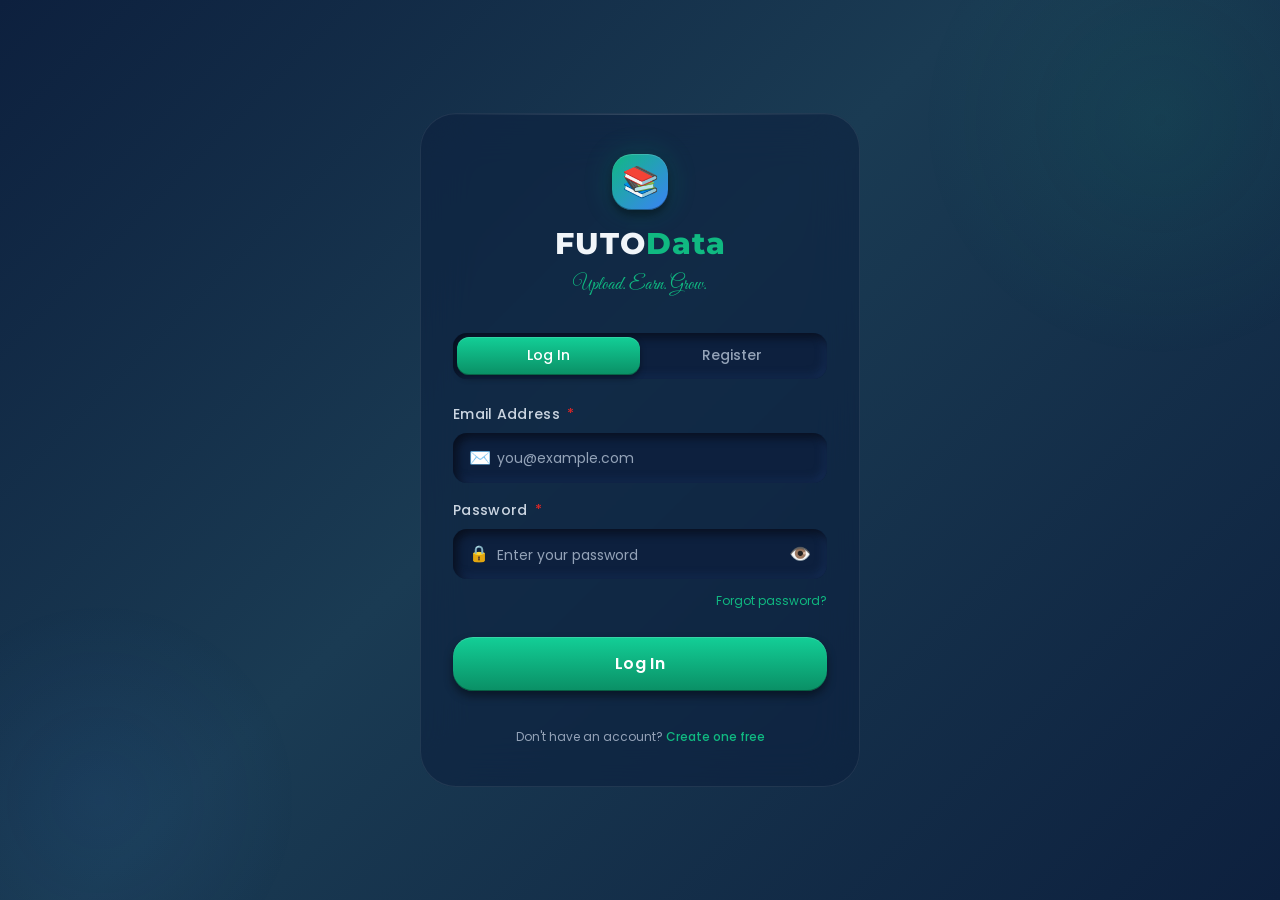
==== commit 7113afee: "Integrated/corrected DEV1 files" ====
--- a/FUTO-data-collection/pages/dashboard.html
+++ b/FUTO-data-collection/pages/dashboard.html
@@ -13,6 +13,7 @@
   <link rel="stylesheet" href="../css/variables.css">
   <link rel="stylesheet" href="../css/components.css">
   <link rel="stylesheet" href="../css/layout.css">
+  <link rel="stylesheet" href="../css/responsive.css">
 </head>
 <body>
 
@@ -23,15 +24,15 @@
     <header class="header">
       <div class="header-inner">
 
-        <div class="header-brand">
+        <a class="header-brand" href="dashboard.html">
           <div class="header-logo">📊</div>
           <span class="header-wordmark">FUTO <span>Data</span></span>
-        </div>
+        </a>
 
         <div class="header-actions">
           <div class="avatar avatar-md">DO</div>
           <div class="tier-badge silver">⭐ Tier 1</div>
-          <button class="btn btn-ghost btn-sm btn-icon">⚙️</button>
+          <button type="button" class="btn btn-ghost btn-sm btn-icon" id="btn-logout" title="Log out" aria-label="Log out">⚙️</button>
         </div>
 
       </div>
@@ -386,9 +387,54 @@
     </main>
 
   </div>
-
-  <button class="fab" id="fab-upload" title="Upload Image">+</button>
-
+  <button class="fab" id="fab-upload" title="Upload Image" type="button">+</button>
+
+  <!-- Hidden file input — triggered by FAB or course Upload buttons -->
+  <input type="file" id="upload-file" accept="image/jpeg,image/png,image/webp" hidden>
+
+  <!-- Upload modal -->
+  <div class="modal-backdrop" id="upload-modal-backdrop" aria-hidden="true">
+    <div class="modal" id="upload-modal" role="dialog" aria-labelledby="upload-modal-title">
+      <div class="modal-header">
+        <div>
+          <h2 class="modal-title" id="upload-modal-title">Upload page</h2>
+          <p class="card-subtitle" id="upload-modal-subtitle">Select a course and image</p>
+        </div>
+        <button type="button" class="modal-close" id="upload-modal-close" aria-label="Close">&times;</button>
+      </div>
+      <div class="modal-body stack">
+        <div class="input-wrap" id="upload-course-wrap">
+          <label class="input-label" for="upload-course-select">Course</label>
+          <select class="input" id="upload-course-select" aria-label="Course"></select>
+        </div>
+        <div class="input-wrap">
+          <label class="input-label" for="upload-page-number">Page number</label>
+          <input class="input" type="number" id="upload-page-number" min="1" placeholder="e.g. 101">
+        </div>
+        <div id="upload-preview-wrap" class="hidden">
+          <img id="upload-preview" alt="Selected page preview" style="max-width:100%;border-radius:var(--radius-md);margin-top:8px;">
+        </div>
+        <button type="button" class="btn btn-ghost btn-full" id="upload-pick-file">Choose image</button>
+      </div>
+      <div class="modal-footer">
+        <button type="button" class="btn btn-ghost" id="upload-cancel">Cancel</button>
+        <button type="button" class="btn btn-primary" id="upload-submit" disabled>Submit</button>
+      </div>
+    </div>
+  </div>
+
+  <div class="loader-overlay" id="upload-loader" aria-hidden="true">
+    <div class="loader-ring"></div>
+    <p class="loader-text">Uploading…</p>
+  </div>
+
+  <div class="toast-container" id="toast-container"></div>
+
+  <script src="../js/routes.js"></script>
+  <script src="../js/state.js"></script>
+  <script src="../js/api.js"></script>
+  <script src="../js/ui.js"></script>
+  <script src="../js/auth.js"></script>
   <script src="../js/dashboard.js"></script>
 </body>
 </html>
--- a/FUTO-data-collection/css/variables.css
+++ b/FUTO-data-collection/css/variables.css
@@ -1,244 +1,135 @@
-/* ============================================================
-   VARIABLES.CSS — Design Token System
-   FUTO Data Collection Platform
-   ============================================================
-   Import order in every HTML file:
-   1. Google Fonts (in <head>)
-   2. reset.css
-   3. variables.css
-   4. components.css
-   5. layout.css
-   6. responsive.css
-   7. [page-specific stylesheet if needed]
-   ============================================================ */
+:root {
+  --bg-base: #0d203e;
+  --bg-overlay: #1a3b53;
+  --bg-deep: #080f1e;
+  --bg-mid: #152d55;
 
-/* ── GOOGLE FONTS
-   Add this <link> in the <head> of every HTML page:
+  --color-primary: #10b981;
+  --color-primary-dark: #0a8f65;
+  --color-primary-lite: #13cf97;
+  --color-primary-glow: rgba(16, 185, 129, 0.2);
 
-   <link rel="preconnect" href="https://fonts.googleapis.com">
-   <link rel="preconnect" href="https://fonts.gstatic.com" crossorigin>
-   <link href="https://fonts.googleapis.com/css2?family=Great+Vibes&family=Montserrat:wght@700;800;900&family=Poppins:wght@300;400;500;600;700&display=swap" rel="stylesheet">
-── */
+  --color-danger: #dc2626;
+  --color-danger-dark: #b91c1c;
+  --color-danger-lite: #ef4444;
+  --color-danger-glow: rgba(220, 38, 38, 0.2);
 
-:root {
+  --color-warning: #f59e0b;
+  --color-warning-dark: #b45309;
+  --color-warning-lite: #fbbf24;
+  --color-warning-glow: rgba(245, 158, 11, 0.2);
 
-  /* ════════════════════════════════════════
-     COLOUR PALETTE
-  ════════════════════════════════════════ */
-
-  /* Core backgrounds */
-  --bg-base:            #0D203E;   /* Deep Navy — root page background     */
-  --bg-overlay:         #1A3B53;   /* Teal Blue — gradient blend layer      */
-  --bg-deep:            #080F1E;   /* Deeper Navy — shadows, scrollbar      */
-  --bg-mid:             #152D55;   /* Mid Navy — neomorphism light edge     */
-
-  /* Semantic action colours */
-  --color-primary:      #10B981;   /* Green  — actions, success, pass       */
-  --color-primary-dark: #0A8F65;   /* Green  — button bottom gradient       */
-  --color-primary-lite: #13CF97;   /* Green  — button top gradient / hover  */
-  --color-primary-glow: rgba(16, 185, 129, 0.20);
-
-  --color-danger:       #DC2626;   /* Red    — errors, failed checks        */
-  --color-danger-dark:  #B91C1C;   /* Red    — button bottom gradient       */
-  --color-danger-lite:  #EF4444;   /* Red    — button top gradient          */
-  --color-danger-glow:  rgba(220, 38, 38, 0.20);
-
-  --color-warning:      #F59E0B;   /* Amber  — warnings, duplicates         */
-  --color-warning-dark: #B45309;   /* Amber  — button bottom gradient       */
-  --color-warning-lite: #FBBF24;   /* Amber  — button top gradient          */
-  --color-warning-glow: rgba(245, 158, 11, 0.20);
-
-  --color-info:         #3B82F6;   /* Blue   — info, tips, tier details     */
-  --color-info-dark:    #1D4ED8;   /* Blue   — button bottom gradient       */
-  --color-info-lite:    #60A5FA;   /* Blue   — button top gradient          */
-  --color-info-glow:    rgba(59, 130, 246, 0.20);
+  --color-info: #3b82f6;
+  --color-info-dark: #1d4ed8;
+  --color-info-lite: #60a5fa;
+  --color-info-glow: rgba(59, 130, 246, 0.2);
 
   /* Text */
-  --color-text:         #F1F5F9;   /* Primary text on dark background       */
-  --color-text-dim:     #CBD5E1;   /* Secondary / supporting text           */
-  --color-muted:        #94A3B8;   /* Placeholder, disabled, subtle labels  */
-  --color-inverse:      #0D203E;   /* Text on light/primary-coloured bg     */
+  --color-text: #f1f5f9;
+  --color-text-dim: #cbd5e1;
+  --color-muted: #94a3b8;
+  --color-inverse: #0d203e;
 
+  --font-heading: "Montserrat", sans-serif;
+  --font-body: "Poppins", sans-serif;
+  --font-accent: "Great Vibes", cursive;
 
-  /* ════════════════════════════════════════
-     TYPOGRAPHY
-  ════════════════════════════════════════ */
+  --fw-heading: 800;
+  --fw-subhead: 700;
+  --fw-semibold: 600;
+  --fw-medium: 500;
+  --fw-regular: 400;
 
-  --font-heading:  'Montserrat', sans-serif;   /* H1–H3, section titles     */
-  --font-body:     'Poppins', sans-serif;      /* All body, labels, inputs  */
-  --font-accent:   'Great Vibes', cursive;     /* Decorative moments ONLY   */
+  --ls-heading: 1px;
+  --ls-caps: 2px;
 
-  --fw-heading:    800;
-  --fw-subhead:    700;
-  --fw-semibold:   600;
-  --fw-medium:     500;
-  --fw-regular:    400;
+  --text-xs: 0.75rem;
+  --text-sm: 0.875rem;
+  --text-base: 1rem;
+  --text-md: 1.125rem;
+  --text-lg: 1.25rem;
+  --text-xl: 1.5rem;
+  --text-2xl: 1.875rem;
+  --text-3xl: 2.25rem;
+  --text-4xl: 3rem;
 
-  --ls-heading:    1px;     /* letter-spacing for headings                  */
-  --ls-caps:       2px;     /* letter-spacing for ALL CAPS labels           */
+  --space-1: 4px;
+  --space-2: 8px;
+  --space-3: 12px;
+  --space-4: 16px;
+  --space-5: 20px;
+  --space-6: 24px;
+  --space-8: 32px;
+  --space-10: 40px;
+  --space-12: 48px;
+  --space-16: 64px;
+  --space-20: 80px;
 
-  /* Type scale */
-  --text-xs:    0.75rem;    /* 12px */
-  --text-sm:    0.875rem;   /* 14px */
-  --text-base:  1rem;       /* 16px */
-  --text-md:    1.125rem;   /* 18px */
-  --text-lg:    1.25rem;    /* 20px */
-  --text-xl:    1.5rem;     /* 24px */
-  --text-2xl:   1.875rem;   /* 30px */
-  --text-3xl:   2.25rem;    /* 36px */
-  --text-4xl:   3rem;       /* 48px */
-
-
-  /* ════════════════════════════════════════
-     SPACING SCALE
-  ════════════════════════════════════════ */
-
-  --space-1:   4px;
-  --space-2:   8px;
-  --space-3:   12px;
-  --space-4:   16px;
-  --space-5:   20px;
-  --space-6:   24px;
-  --space-8:   32px;
-  --space-10:  40px;
-  --space-12:  48px;
-  --space-16:  64px;
-  --space-20:  80px;
-
-
-  /* ════════════════════════════════════════
-     BORDER RADIUS
-  ════════════════════════════════════════ */
-
-  --radius-xs:   4px;
-  --radius-sm:   8px;
-  --radius-md:   14px;
-  --radius-lg:   20px;
-  --radius-xl:   28px;
-  --radius-2xl:  36px;
+  --radius-xs: 4px;
+  --radius-sm: 8px;
+  --radius-md: 14px;
+  --radius-lg: 20px;
+  --radius-xl: 28px;
+  --radius-2xl: 36px;
   --radius-full: 9999px;
 
+  --neo-shadow: 6px 6px 16px var(--bg-deep), -4px -4px 12px var(--bg-mid);
 
-  /* ════════════════════════════════════════
-     NEOMORPHISM
-     — Cards, containers, input fields
-     Rule: ONLY used on --bg-base (#0D203E) backgrounds
-  ════════════════════════════════════════ */
+  --neo-inset:
+    inset 4px 4px 10px var(--bg-deep), inset -3px -3px 8px var(--bg-mid);
 
-  /* Raised surface (default card feel) */
-  --neo-shadow:
-    6px 6px 16px var(--bg-deep),
-   -4px -4px 12px var(--bg-mid);
+  --neo-shadow-sm: 3px 3px 8px var(--bg-deep), -2px -2px 6px var(--bg-mid);
 
-  /* Pressed / inset surface (active inputs, pressed states) */
-  --neo-inset:
-    inset 4px 4px 10px var(--bg-deep),
-    inset -3px -3px 8px var(--bg-mid);
-
-  /* Subtle raised (small elements, badges) */
-  --neo-shadow-sm:
-    3px 3px 8px var(--bg-deep),
-   -2px -2px 6px var(--bg-mid);
-
-  /* Focus ring addition for neo inputs */
   --neo-focus:
-    inset 4px 4px 10px var(--bg-deep),
-    inset -3px -3px 8px var(--bg-mid),
+    inset 4px 4px 10px var(--bg-deep), inset -3px -3px 8px var(--bg-mid),
     0 0 0 2px var(--color-primary);
 
+  --glass-bg: rgba(26, 59, 83, 0.35);
+  --glass-bg-heavy: rgba(13, 32, 62, 0.6);
+  --glass-bg-light: rgba(26, 59, 83, 0.18);
+  --glass-border: rgba(255, 255, 255, 0.08);
+  --glass-border-strong: rgba(255, 255, 255, 0.15);
+  --glass-blur: blur(16px);
+  --glass-blur-heavy: blur(24px);
+  --glass-blur-light: blur(8px);
 
-  /* ════════════════════════════════════════
-     GLASSMORPHISM
-     — Modals, headers, side panels, overlays
-     Rule: Must sit over the gradient background to be visible
-  ════════════════════════════════════════ */
-
-  --glass-bg:           rgba(26, 59, 83, 0.35);
-  --glass-bg-heavy:     rgba(13, 32, 62, 0.60);   /* more opaque panels     */
-  --glass-bg-light:     rgba(26, 59, 83, 0.18);   /* subtle overlays        */
-  --glass-border:       rgba(255, 255, 255, 0.08);
-  --glass-border-strong:rgba(255, 255, 255, 0.15);
-  --glass-blur:         blur(16px);
-  --glass-blur-heavy:   blur(24px);
-  --glass-blur-light:   blur(8px);
-
-
-  /* ════════════════════════════════════════
-     SKEUOMORPHISM
-     — Buttons, toggles, sliders
-     Rule: Always use gradient top→bottom + layered box-shadow
-  ════════════════════════════════════════ */
-
-  /* Shared skeuomorphic shadow recipe */
   --skeu-shadow:
-    0 5px 10px rgba(0, 0, 0, 0.45),
-    0 1px 0   rgba(255, 255, 255, 0.15) inset,
-    0 -1px 0  rgba(0, 0, 0, 0.35) inset;
+    0 5px 10px rgba(0, 0, 0, 0.45), 0 1px 0 rgba(255, 255, 255, 0.15) inset,
+    0 -1px 0 rgba(0, 0, 0, 0.35) inset;
 
   --skeu-shadow-pressed:
-    0 2px 4px  rgba(0, 0, 0, 0.50),
-    0 1px 0    rgba(255, 255, 255, 0.08) inset,
-    0 -1px 0   rgba(0, 0, 0, 0.40) inset;
+    0 2px 4px rgba(0, 0, 0, 0.5), 0 1px 0 rgba(255, 255, 255, 0.08) inset,
+    0 -1px 0 rgba(0, 0, 0, 0.4) inset;
 
   --skeu-shadow-sm:
-    0 3px 6px  rgba(0, 0, 0, 0.40),
-    0 1px 0    rgba(255, 255, 255, 0.12) inset,
-    0 -1px 0   rgba(0, 0, 0, 0.30) inset;
+    0 3px 6px rgba(0, 0, 0, 0.4), 0 1px 0 rgba(255, 255, 255, 0.12) inset,
+    0 -1px 0 rgba(0, 0, 0, 0.3) inset;
 
+  --transition-fast: all 0.15s ease;
+  --transition-base: all 0.25s ease;
+  --transition-slow: all 0.4s ease;
+  --transition-bounce: all 0.3s cubic-bezier(0.34, 1.56, 0.64, 1);
 
-  /* ════════════════════════════════════════
-     TRANSITIONS & ANIMATION
-  ════════════════════════════════════════ */
+  --z-base: 1;
+  --z-raised: 10;
+  --z-dropdown: 100;
+  --z-sticky: 200;
+  --z-modal: 500;
+  --z-toast: 900;
+  --z-top: 9999;
 
-  --transition-fast:    all 0.15s ease;
-  --transition-base:    all 0.25s ease;
-  --transition-slow:    all 0.40s ease;
-  --transition-bounce:  all 0.30s cubic-bezier(0.34, 1.56, 0.64, 1);
+  --btn-height-sm: 36px;
+  --btn-height-md: 46px;
+  --btn-height-lg: 54px;
 
-
-  /* ════════════════════════════════════════
-     Z-INDEX SCALE
-  ════════════════════════════════════════ */
-
-  --z-base:     1;
-  --z-raised:   10;
-  --z-dropdown: 100;
-  --z-sticky:   200;
-  --z-modal:    500;
-  --z-toast:    900;
-  --z-top:      9999;
-
-
-  /* ════════════════════════════════════════
-     COMPONENT SIZES
-  ════════════════════════════════════════ */
-
-  --btn-height-sm:   36px;
-  --btn-height-md:   46px;
-  --btn-height-lg:   54px;
-
-  --input-height:    50px;
+  --input-height: 50px;
   --input-height-sm: 40px;
 
-  --fab-size:        60px;      /* Floating Action Button                  */
-  --touch-target:    44px;      /* Minimum accessible touch target         */
+  --fab-size: 60px;
+  --touch-target: 44px;
 
-  --header-height:   64px;
-  --sidebar-width:   260px;
-  --content-max-w:   480px;     /* Max width for single-column content     */
-  --dashboard-max-w: 1200px;    /* Max width for dashboard layout          */
-
+  --header-height: 64px;
+  --sidebar-width: 260px;
+  --content-max-w: 480px;
+  --dashboard-max-w: 1200px;
 }
-
-
-/* ════════════════════════════════════════
-   DARK THEME UTILITY OVERRIDES
-   (all defaults are already dark — this
-   section is reserved for any future
-   light-mode toggle if needed)
-════════════════════════════════════════ */
-
-/* Placeholder — do not delete */
-[data-theme="light"] {
-  /* Future light mode overrides go here */
-}
--- a/FUTO-data-collection/css/responsive.css
+++ b/FUTO-data-collection/css/responsive.css
@@ -0,0 +1,656 @@
+/* ============================================================
+   RESPONSIVE.CSS — Breakpoint System
+   FUTO Data Collection Platform
+   ============================================================
+   Depends on: reset.css, variables.css, components.css, layout.css
+
+   BREAKPOINTS:
+   Mobile:  < 768px
+   Tablet:  768px – 1024px
+   Desktop: > 1024px
+
+   APPROACH: Desktop-first overrides scaling DOWN
+   (base styles are desktop in layout.css,
+   this file overrides for smaller screens)
+
+   TABLE OF CONTENTS:
+   01. Tablet (max-width: 1024px)
+   02. Mobile (max-width: 767px)
+   03. Mobile Bottom-Sheet Modals
+   04. Mobile Navigation
+   05. Touch & Accessibility Overrides
+   06. Landscape Mobile
+   07. Large Desktop (min-width: 1400px)
+   ============================================================ */
+
+
+/* ════════════════════════════════════════
+   01. TABLET — max-width: 1024px
+════════════════════════════════════════ */
+
+@media (max-width: 1024px) {
+
+  /* Layout */
+  .container {
+    padding: 0 var(--space-5);
+  }
+
+  /* Hide sidebar, show hamburger */
+  .sidebar {
+    position: fixed;
+    top: 0;
+    left: 0;
+    height: 100vh;
+    z-index: var(--z-modal);
+    transform: translateX(-100%);
+    transition: transform 0.3s cubic-bezier(0.4, 0, 0.2, 1);
+  }
+
+  .sidebar.open {
+    transform: translateX(0);
+  }
+
+  .sidebar-overlay {
+    display: block;
+    opacity: 0;
+    visibility: hidden;
+    transition: var(--transition-base);
+  }
+
+  .sidebar-overlay.active {
+    opacity: 1;
+    visibility: visible;
+  }
+
+  .hamburger {
+    display: flex;
+  }
+
+  /* App wrapper — no sidebar in layout */
+  .app-wrapper.has-sidebar {
+    flex-direction: column;
+  }
+
+  /* Main content takes full width */
+  .main {
+    padding: var(--space-6) var(--space-5);
+  }
+
+  /* Grids — 2 columns on tablet */
+  .books-grid {
+    grid-template-columns: repeat(2, 1fr);
+    gap: var(--space-4);
+  }
+
+  .stats-grid {
+    grid-template-columns: repeat(3, 1fr);
+    gap: var(--space-3);
+  }
+
+  .grid-3 {
+    grid-template-columns: repeat(2, 1fr);
+  }
+
+  .grid-4 {
+    grid-template-columns: repeat(2, 1fr);
+  }
+
+  /* Split layout — stack vertically */
+  .split-layout {
+    grid-template-columns: 1fr;
+    gap: var(--space-5);
+  }
+
+  /* Auth card — slightly narrower padding */
+  .auth-card {
+    padding: var(--space-8) var(--space-6);
+  }
+
+  /* Modal — wider on tablet */
+  .modal {
+    max-width: 520px;
+  }
+
+  /* Page title — slightly smaller */
+  .page-title {
+    font-size: var(--text-2xl);
+  }
+
+}
+
+
+/* ════════════════════════════════════════
+   02. MOBILE — max-width: 767px
+════════════════════════════════════════ */
+
+@media (max-width: 767px) {
+
+  /* ── Base ── */
+  html {
+    font-size: 15px;
+  }
+
+  .container,
+  .container-sm {
+    padding: 0 var(--space-4);
+  }
+
+  /* ── Header ── */
+  .header {
+    height: 56px;
+  }
+
+  .header-inner {
+    padding: 0 var(--space-4);
+  }
+
+  .header-nav {
+    display: none; /* replaced by sidebar on mobile */
+  }
+
+  .header-wordmark {
+    font-size: var(--text-base);
+  }
+
+  .header-logo {
+    width: 30px;
+    height: 30px;
+    font-size: var(--text-base);
+  }
+
+  /* ── Main ── */
+  .main {
+    padding: var(--space-5) var(--space-4);
+    padding-bottom: calc(var(--fab-size) + var(--space-10));
+    /* Extra bottom padding so FAB doesn't cover content */
+  }
+
+  /* ── Page Header ── */
+  .page-title {
+    font-size: var(--text-xl);
+  }
+
+  .page-tagline {
+    font-size: var(--text-lg);
+  }
+
+  .page-desc {
+    font-size: var(--text-sm);
+  }
+
+  .page-header {
+    margin-bottom: var(--space-5);
+  }
+
+  /* ── Grids — single column on mobile ── */
+  .books-grid {
+    grid-template-columns: 1fr;
+    gap: var(--space-4);
+  }
+
+  .stats-grid {
+    grid-template-columns: repeat(2, 1fr);
+    gap: var(--space-3);
+  }
+
+  .grid-2,
+  .grid-3,
+  .grid-4 {
+    grid-template-columns: 1fr;
+  }
+
+  .split-layout {
+    grid-template-columns: 1fr;
+  }
+
+  /* ── Cards ── */
+  .card {
+    padding: var(--space-4);
+    border-radius: var(--radius-md);
+  }
+
+  .card-lg {
+    padding: var(--space-5);
+  }
+
+  /* ── Stats — 2-up on mobile ── */
+  .stat-item {
+    padding: var(--space-3) var(--space-4);
+  }
+
+  .stat-value {
+    font-size: var(--text-xl);
+  }
+
+  /* ── Buttons ── */
+  .btn {
+    height: var(--btn-height-md);
+    font-size: var(--text-sm);
+  }
+
+  .btn-lg {
+    height: var(--btn-height-md);
+    padding: 0 var(--space-6);
+    font-size: var(--text-sm);
+  }
+
+  /* Full-width buttons inside cards on mobile */
+  .book-card-actions {
+    flex-direction: column;
+    gap: var(--space-2);
+  }
+
+  .book-card-actions .btn {
+    width: 100%;
+  }
+
+  /* FAB */
+  .fab {
+    bottom: var(--space-5);
+    right: var(--space-4);
+    width: 56px;
+    height: 56px;
+    font-size: var(--text-lg);
+  }
+
+  /* ── Inputs ── */
+  .input {
+    height: 48px;
+    font-size: var(--text-base);
+    border-radius: var(--radius-md);
+  }
+
+  .input-label {
+    font-size: var(--text-sm);
+  }
+
+  /* ── Auth page ── */
+  .auth-page {
+    align-items: flex-start;
+    padding: var(--space-5) var(--space-4);
+    padding-top: var(--space-10);
+  }
+
+  .auth-card {
+    border-radius: var(--radius-xl);
+    padding: var(--space-6) var(--space-5);
+  }
+
+  .auth-logo-wrap {
+    margin-bottom: var(--space-6);
+  }
+
+  .auth-logo {
+    width: 48px;
+    height: 48px;
+    font-size: var(--text-xl);
+  }
+
+  .auth-title {
+    font-size: var(--text-xl);
+  }
+
+  .auth-form {
+    gap: var(--space-3);
+  }
+
+  /* ── Book cards ── */
+  .book-card {
+    padding: var(--space-4);
+  }
+
+  .book-card-header {
+    gap: var(--space-2);
+  }
+
+  .book-icon {
+    width: 38px;
+    height: 46px;
+    font-size: var(--text-base);
+  }
+
+  /* ── Progress ── */
+  .progress-track {
+    height: 8px;
+  }
+
+  /* ── Toasts — full width on mobile ── */
+  .toast-container {
+    top: auto;
+    bottom: calc(var(--fab-size) + var(--space-8));
+    right: var(--space-4);
+    left: var(--space-4);
+  }
+
+  .toast {
+    min-width: unset;
+    max-width: 100%;
+    width: 100%;
+  }
+
+  /* ── Section titles ── */
+  .section-title {
+    font-size: var(--text-xl);
+    margin-bottom: var(--space-4);
+  }
+
+  /* ── Row — wrap on mobile ── */
+  .row {
+    flex-wrap: wrap;
+    gap: var(--space-3);
+  }
+
+  .row-between {
+    flex-wrap: wrap;
+    gap: var(--space-3);
+  }
+
+  /* ── Avatar ── */
+  .avatar-lg {
+    width: 52px;
+    height: 52px;
+    font-size: var(--text-lg);
+  }
+
+  /* ── Tier badge ── */
+  .tier-badge {
+    font-size: 10px;
+    padding: 2px 8px;
+  }
+
+  /* ── Empty state ── */
+  .empty-state {
+    padding: var(--space-10) var(--space-5);
+  }
+
+  /* ── Stagger animation delay reduced on mobile ── */
+  .stagger-children > *:nth-child(1) { animation-delay: 0.03s; }
+  .stagger-children > *:nth-child(2) { animation-delay: 0.06s; }
+  .stagger-children > *:nth-child(3) { animation-delay: 0.09s; }
+  .stagger-children > *:nth-child(4) { animation-delay: 0.12s; }
+  .stagger-children > *:nth-child(5) { animation-delay: 0.15s; }
+  .stagger-children > *:nth-child(6) { animation-delay: 0.18s; }
+
+}
+
+
+/* ════════════════════════════════════════
+   03. MOBILE BOTTOM-SHEET MODALS
+   On mobile, modals slide up from bottom
+   instead of appearing centered
+════════════════════════════════════════ */
+
+@media (max-width: 767px) {
+
+  .modal-backdrop {
+    align-items: flex-end;
+    padding: 0;
+  }
+
+  .modal {
+    width: 100%;
+    max-width: 100%;
+    max-height: 92vh;
+    border-radius: var(--radius-xl) var(--radius-xl) 0 0;
+    padding: var(--space-6) var(--space-5);
+
+    /* Slide up from bottom */
+    transform: translateY(100%);
+    transition: transform 0.35s cubic-bezier(0.4, 0, 0.2, 1);
+  }
+
+  .modal-backdrop.active .modal {
+    transform: translateY(0);
+  }
+
+  /* Drag handle indicator */
+  .modal::before {
+    content: '';
+    display: block;
+    width: 40px;
+    height: 4px;
+    background: rgba(255, 255, 255, 0.15);
+    border-radius: var(--radius-full);
+    margin: 0 auto var(--space-5);
+  }
+
+  .modal-title {
+    font-size: var(--text-lg);
+  }
+
+  .modal-footer {
+    flex-direction: column-reverse;
+    gap: var(--space-2);
+  }
+
+  .modal-footer .btn {
+    width: 100%;
+  }
+
+  /* Step dots — larger touch targets */
+  .step-dot {
+    width: 10px;
+    height: 10px;
+  }
+
+  .step-dot.active {
+    width: 28px;
+  }
+
+}
+
+
+/* ════════════════════════════════════════
+   04. MOBILE NAVIGATION SIDEBAR
+════════════════════════════════════════ */
+
+@media (max-width: 767px) {
+
+  .sidebar {
+    width: 280px;
+  }
+
+  .sidebar-link {
+    padding: var(--space-3) var(--space-4);
+    /* Larger touch targets */
+    min-height: var(--touch-target);
+  }
+
+  .sidebar-footer {
+    padding-bottom: var(--space-8);
+    /* Padding for home indicator on iOS */
+  }
+
+}
+
+
+/* ════════════════════════════════════════
+   05. TOUCH & ACCESSIBILITY OVERRIDES
+════════════════════════════════════════ */
+
+@media (max-width: 767px) {
+
+  /* Enforce minimum touch targets on all interactive elements */
+  .btn,
+  .nav-link,
+  .sidebar-link,
+  .auth-tab,
+  .toggle-wrap,
+  .input,
+  .modal-close {
+    min-height: var(--touch-target);
+  }
+
+  /* Tap highlight — remove default on iOS */
+  * {
+    -webkit-tap-highlight-color: transparent;
+  }
+
+  /* Active state feedback for touch */
+  .btn:active,
+  .card-clickable:active,
+  .book-card:active,
+  .sidebar-link:active,
+  .nav-link:active {
+    opacity: 0.85;
+  }
+
+  /* Prevent text size adjust on rotate */
+  body {
+    -webkit-text-size-adjust: 100%;
+    text-size-adjust: 100%;
+  }
+
+  /* Smoother scrolling on iOS */
+  .main,
+  .modal,
+  .sidebar {
+    -webkit-overflow-scrolling: touch;
+    overscroll-behavior: contain;
+  }
+
+  /* Input zoom prevention on iOS (font-size >= 16px prevents zoom) */
+  .input,
+  .textarea,
+  select {
+    font-size: 16px !important;
+  }
+
+}
+
+
+/* ════════════════════════════════════════
+   06. LANDSCAPE MOBILE
+   (short viewport, wide screen)
+════════════════════════════════════════ */
+
+@media (max-width: 767px) and (orientation: landscape) {
+
+  .auth-page {
+    align-items: center;
+    padding: var(--space-4);
+  }
+
+  .auth-card {
+    padding: var(--space-4) var(--space-5);
+    max-height: 95vh;
+    overflow-y: auto;
+  }
+
+  .auth-logo-wrap {
+    flex-direction: row;
+    justify-content: center;
+    gap: var(--space-3);
+    margin-bottom: var(--space-4);
+  }
+
+  .auth-logo {
+    margin-bottom: 0;
+    width: 40px;
+    height: 40px;
+  }
+
+  /* Bottom-sheet modals become centered in landscape */
+  .modal-backdrop {
+    align-items: center;
+    padding: var(--space-4);
+  }
+
+  .modal {
+    border-radius: var(--radius-xl);
+    max-height: 88vh;
+    transform: translateY(20px) scale(0.97);
+  }
+
+  .modal-backdrop.active .modal {
+    transform: translateY(0) scale(1);
+  }
+
+  .modal::before {
+    display: none;
+  }
+
+  /* Stats — 3 columns even in landscape mobile */
+  .stats-grid {
+    grid-template-columns: repeat(3, 1fr);
+  }
+
+}
+
+
+/* ════════════════════════════════════════
+   07. LARGE DESKTOP — min-width: 1400px
+════════════════════════════════════════ */
+
+@media (min-width: 1400px) {
+
+  .container {
+    padding: 0 var(--space-8);
+  }
+
+  .books-grid {
+    grid-template-columns: repeat(4, 1fr);
+    gap: var(--space-6);
+  }
+
+  .stats-grid {
+    gap: var(--space-5);
+  }
+
+  .main {
+    padding: var(--space-10) var(--space-8);
+  }
+
+  .page-title {
+    font-size: var(--text-4xl);
+  }
+
+  .card {
+    padding: var(--space-8);
+  }
+
+  .modal {
+    max-width: 540px;
+  }
+
+}
+
+
+/* ════════════════════════════════════════
+   RESPONSIVE UTILITY HELPERS
+════════════════════════════════════════ */
+
+/* Show/hide at breakpoints */
+.hide-mobile  { display: block; }
+.show-mobile  { display: none;  }
+.hide-tablet  { display: block; }
+.show-tablet  { display: none;  }
+
+@media (max-width: 767px) {
+  .hide-mobile { display: none  !important; }
+  .show-mobile { display: block !important; }
+}
+
+@media (min-width: 768px) and (max-width: 1024px) {
+  .hide-tablet { display: none  !important; }
+  .show-tablet { display: block !important; }
+}
+
+/* Flex visibility helpers */
+.hide-mobile-flex { display: flex; }
+@media (max-width: 767px) {
+  .hide-mobile-flex { display: none !important; }
+}
+
+/* Text alignment per breakpoint */
+@media (max-width: 767px) {
+  .mobile-text-center { text-align: center; }
+  .mobile-text-left   { text-align: left;   }
+}
+
+/* Full width on mobile */
+@media (max-width: 767px) {
+  .mobile-full {
+    width: 100% !important;
+  }
+}
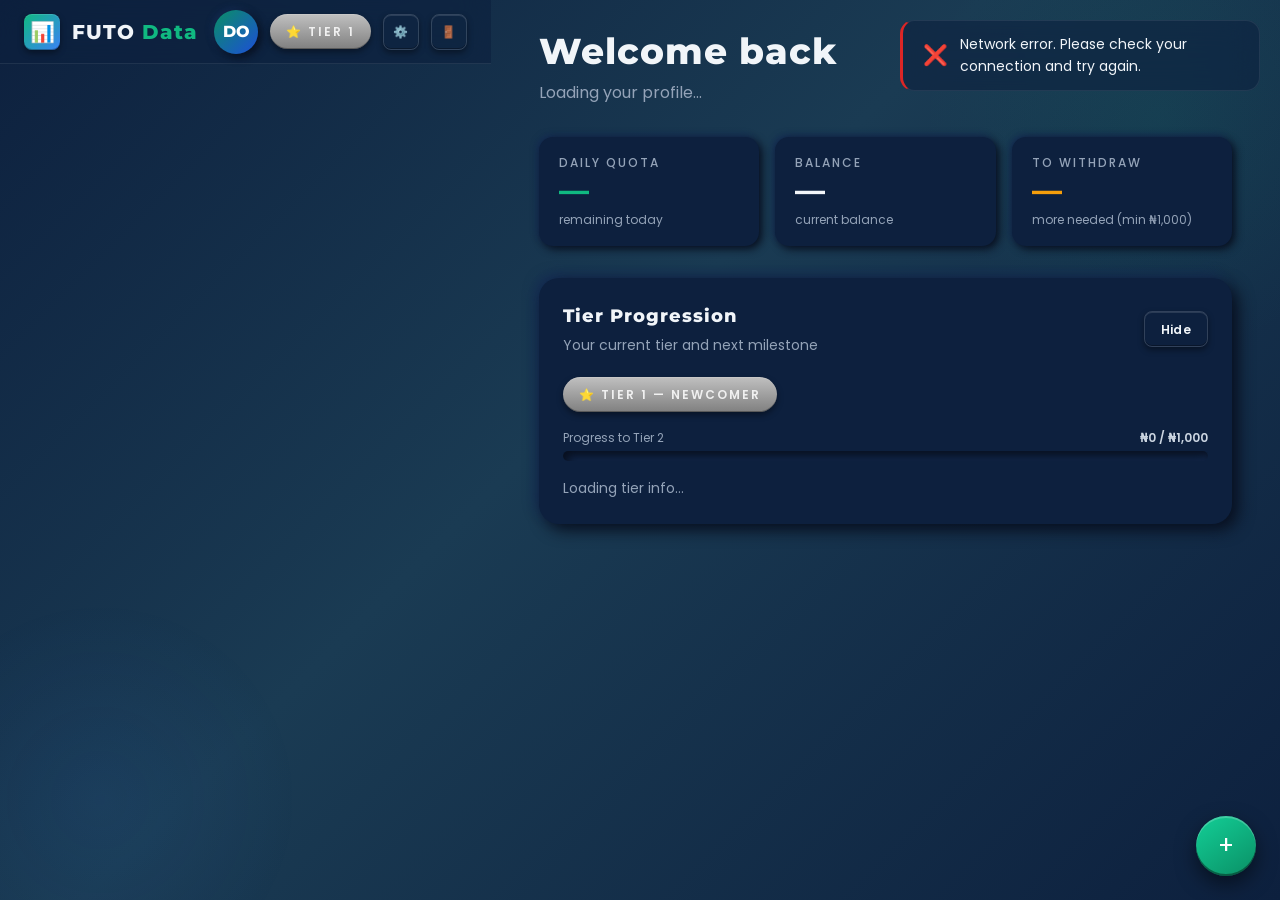
==== commit ca2ebe09: "Refactors upload flow into dedicated multi-step page Moves the upload process from a modal on the da" ====
--- a/FUTO-data-collection/pages/dashboard.html
+++ b/FUTO-data-collection/pages/dashboard.html
@@ -21,6 +21,7 @@
 
   <div class="app-wrapper has-sidebar">
 
+    <!-- ── HEADER ───────────────────────────────────────── -->
     <header class="header">
       <div class="header-inner">
 
@@ -30,328 +31,58 @@
         </a>
 
         <div class="header-actions">
-          <div class="avatar avatar-md">DO</div>
-          <div class="tier-badge silver">⭐ Tier 1</div>
-          <button type="button" class="btn btn-ghost btn-sm btn-icon" id="btn-logout" title="Log out" aria-label="Log out">⚙️</button>
+          <div class="avatar avatar-md" id="header-avatar">DO</div>
+          <div class="tier-badge silver" id="header-tier">⭐ Tier 1</div>
+          <button type="button" class="btn btn-ghost btn-sm btn-icon" id="btn-settings" title="Settings" aria-label="Settings">⚙️</button>
+          <button type="button" class="btn btn-ghost btn-sm btn-icon" id="btn-logout" title="Log out" aria-label="Log out">🚪</button>
         </div>
 
       </div>
     </header>
 
+    <!-- ── MAIN ─────────────────────────────────────────── -->
     <main class="main">
       <div class="container">
 
+        <!-- Page heading -->
         <div class="page-header">
-          <h1 class="page-title">Welcome, Durugo Obiefule</h1>
-          <p class="page-desc">You are currently on Tier 1 — Newcomer.</p>
+          <h1 class="page-title" id="page-welcome">Welcome back</h1>
+          <p class="page-desc" id="page-tier-desc">Loading your profile…</p>
         </div>
 
+        <!-- ── STATS BAR ─────────────────────────────────── -->
         <section>
           <div class="stats-grid">
 
             <div class="stat-item">
               <span class="stat-label">Daily Quota</span>
-              <span class="stat-value primary">12</span>
-              <span class="stat-sub">of 15 remaining today</span>
+              <span class="stat-value primary" id="stat-quota">—</span>
+              <span class="stat-sub" id="stat-quota-sub">remaining today</span>
             </div>
 
             <div class="stat-item">
               <span class="stat-label">Balance</span>
-              <span class="stat-value">&#8358;200.00</span>
+              <span class="stat-value" id="stat-balance">—</span>
               <span class="stat-sub">current balance</span>
             </div>
 
             <div class="stat-item">
               <span class="stat-label">To Withdraw</span>
-              <span class="stat-value warning">&#8358;800.00</span>
+              <span class="stat-value warning" id="stat-to-withdraw">—</span>
               <span class="stat-sub">more needed (min &#8358;1,000)</span>
             </div>
 
           </div>
         </section>
 
+        <!-- ── TEXTBOOK CARDS ────────────────────────────── -->
         <section>
-          <div class="books-grid">
-
-            <div class="book-card">
-              <div class="book-card-header">
-                <div class="book-icon">📚</div>
-                <div class="book-info">
-                  <div class="book-title">PHY102</div>
-                  <div class="book-meta">100 / 250 pages</div>
-                </div>
-              </div>
-              <div class="progress-wrap">
-                <div class="progress-header">
-                  <span class="progress-label">Progress</span>
-                  <span class="progress-value">40%</span>
-                </div>
-                <div class="progress-track">
-                  <div class="progress-fill" style="width: 40%;"></div>
-                </div>
-              </div>
-              <div class="book-card-actions">
-                <button class="btn btn-primary btn-sm">Upload</button>
-                <button class="btn btn-ghost btn-sm">View Missing</button>
-              </div>
-            </div>
-
-            <div class="book-card">
-              <div class="book-card-header">
-                <div class="book-icon">📚</div>
-                <div class="book-info">
-                  <div class="book-title">CHM102</div>
-                  <div class="book-meta">100 / 250 pages</div>
-                </div>
-              </div>
-              <div class="progress-wrap">
-                <div class="progress-header">
-                  <span class="progress-label">Progress</span>
-                  <span class="progress-value">40%</span>
-                </div>
-                <div class="progress-track">
-                  <div class="progress-fill" style="width: 40%;"></div>
-                </div>
-              </div>
-              <div class="book-card-actions">
-                <button class="btn btn-primary btn-sm">Upload</button>
-                <button class="btn btn-ghost btn-sm">View Missing</button>
-              </div>
-            </div>
-
-            <div class="book-card">
-              <div class="book-card-header">
-                <div class="book-icon">📚</div>
-                <div class="book-info">
-                  <div class="book-title">MTH102</div>
-                  <div class="book-meta">0 / 250 pages</div>
-                </div>
-              </div>
-              <div class="progress-wrap">
-                <div class="progress-header">
-                  <span class="progress-label">Progress</span>
-                  <span class="progress-value">0%</span>
-                </div>
-                <div class="progress-track">
-                  <div class="progress-fill" style="width: 0%;"></div>
-                </div>
-              </div>
-              <div class="book-card-actions">
-                <button class="btn btn-primary btn-sm">Upload</button>
-                <button class="btn btn-ghost btn-sm">View Missing</button>
-              </div>
-            </div>
-
-            <div class="book-card">
-              <div class="book-card-header">
-                <div class="book-icon">📚</div>
-                <div class="book-info">
-                  <div class="book-title">EGL102</div>
-                  <div class="book-meta">0 / 200 pages</div>
-                </div>
-              </div>
-              <div class="progress-wrap">
-                <div class="progress-header">
-                  <span class="progress-label">Progress</span>
-                  <span class="progress-value">0%</span>
-                </div>
-                <div class="progress-track">
-                  <div class="progress-fill" style="width: 0%;"></div>
-                </div>
-              </div>
-              <div class="book-card-actions">
-                <button class="btn btn-primary btn-sm">Upload</button>
-                <button class="btn btn-ghost btn-sm">View Missing</button>
-              </div>
-            </div>
-
-            <div class="book-card">
-              <div class="book-card-header">
-                <div class="book-icon">📚</div>
-                <div class="book-info">
-                  <div class="book-title">GST110</div>
-                  <div class="book-meta">0 / 200 pages</div>
-                </div>
-              </div>
-              <div class="progress-wrap">
-                <div class="progress-header">
-                  <span class="progress-label">Progress</span>
-                  <span class="progress-value">0%</span>
-                </div>
-                <div class="progress-track">
-                  <div class="progress-fill" style="width: 0%;"></div>
-                </div>
-              </div>
-              <div class="book-card-actions">
-                <button class="btn btn-primary btn-sm">Upload</button>
-                <button class="btn btn-ghost btn-sm">View Missing</button>
-              </div>
-            </div>
-
-            <div class="book-card">
-              <div class="book-card-header">
-                <div class="book-icon">📚</div>
-                <div class="book-info">
-                  <div class="book-title">GST108</div>
-                  <div class="book-meta">0 / 200 pages</div>
-                </div>
-              </div>
-              <div class="progress-wrap">
-                <div class="progress-header">
-                  <span class="progress-label">Progress</span>
-                  <span class="progress-value">0%</span>
-                </div>
-                <div class="progress-track">
-                  <div class="progress-fill" style="width: 0%;"></div>
-                </div>
-              </div>
-              <div class="book-card-actions">
-                <button class="btn btn-primary btn-sm">Upload</button>
-                <button class="btn btn-ghost btn-sm">View Missing</button>
-              </div>
-            </div>
-
-            <div class="book-card">
-              <div class="book-card-header">
-                <div class="book-icon">📚</div>
-                <div class="book-info">
-                  <div class="book-title">IGB102</div>
-                  <div class="book-meta">0 / 200 pages</div>
-                </div>
-              </div>
-              <div class="progress-wrap">
-                <div class="progress-header">
-                  <span class="progress-label">Progress</span>
-                  <span class="progress-value">0%</span>
-                </div>
-                <div class="progress-track">
-                  <div class="progress-fill" style="width: 0%;"></div>
-                </div>
-              </div>
-              <div class="book-card-actions">
-                <button class="btn btn-primary btn-sm">Upload</button>
-                <button class="btn btn-ghost btn-sm">View Missing</button>
-              </div>
-            </div>
-
-            <div class="book-card">
-              <div class="book-card-header">
-                <div class="book-icon">📚</div>
-                <div class="book-info">
-                  <div class="book-title">FRN102</div>
-                  <div class="book-meta">0 / 200 pages</div>
-                </div>
-              </div>
-              <div class="progress-wrap">
-                <div class="progress-header">
-                  <span class="progress-label">Progress</span>
-                  <span class="progress-value">0%</span>
-                </div>
-                <div class="progress-track">
-                  <div class="progress-fill" style="width: 0%;"></div>
-                </div>
-              </div>
-              <div class="book-card-actions">
-                <button class="btn btn-primary btn-sm">Upload</button>
-                <button class="btn btn-ghost btn-sm">View Missing</button>
-              </div>
-            </div>
-
-            <div class="book-card">
-              <div class="book-card-header">
-                <div class="book-icon">📚</div>
-                <div class="book-info">
-                  <div class="book-title">STA112</div>
-                  <div class="book-meta">0 / 250 pages</div>
-                </div>
-              </div>
-              <div class="progress-wrap">
-                <div class="progress-header">
-                  <span class="progress-label">Progress</span>
-                  <span class="progress-value">0%</span>
-                </div>
-                <div class="progress-track">
-                  <div class="progress-fill" style="width: 0%;"></div>
-                </div>
-              </div>
-              <div class="book-card-actions">
-                <button class="btn btn-primary btn-sm">Upload</button>
-                <button class="btn btn-ghost btn-sm">View Missing</button>
-              </div>
-            </div>
-
-            <div class="book-card">
-              <div class="book-card-header">
-                <div class="book-icon">📚</div>
-                <div class="book-info">
-                  <div class="book-title">GET102</div>
-                  <div class="book-meta">0 / 200 pages</div>
-                </div>
-              </div>
-              <div class="progress-wrap">
-                <div class="progress-header">
-                  <span class="progress-label">Progress</span>
-                  <span class="progress-value">0%</span>
-                </div>
-                <div class="progress-track">
-                  <div class="progress-fill" style="width: 0%;"></div>
-                </div>
-              </div>
-              <div class="book-card-actions">
-                <button class="btn btn-primary btn-sm">Upload</button>
-                <button class="btn btn-ghost btn-sm">View Missing</button>
-              </div>
-            </div>
-
-            <div class="book-card">
-              <div class="book-card-header">
-                <div class="book-icon">📚</div>
-                <div class="book-info">
-                  <div class="book-title">COS102 / AMS102</div>
-                  <div class="book-meta">0 / 250 pages</div>
-                </div>
-              </div>
-              <div class="progress-wrap">
-                <div class="progress-header">
-                  <span class="progress-label">Progress</span>
-                  <span class="progress-value">0%</span>
-                </div>
-                <div class="progress-track">
-                  <div class="progress-fill" style="width: 0%;"></div>
-                </div>
-              </div>
-              <div class="book-card-actions">
-                <button class="btn btn-primary btn-sm">Upload</button>
-                <button class="btn btn-ghost btn-sm">View Missing</button>
-              </div>
-            </div>
-
-            <div class="book-card">
-              <div class="book-card-header">
-                <div class="book-icon">📚</div>
-                <div class="book-info">
-                  <div class="book-title">GST112</div>
-                  <div class="book-meta">0 / 200 pages</div>
-                </div>
-              </div>
-              <div class="progress-wrap">
-                <div class="progress-header">
-                  <span class="progress-label">Progress</span>
-                  <span class="progress-value">0%</span>
-                </div>
-                <div class="progress-track">
-                  <div class="progress-fill" style="width: 0%;"></div>
-                </div>
-              </div>
-              <div class="book-card-actions">
-                <button class="btn btn-primary btn-sm">Upload</button>
-                <button class="btn btn-ghost btn-sm">View Missing</button>
-              </div>
-            </div>
+          <div class="books-grid" id="books-grid">
 
           </div>
         </section>
 
+        <!-- ── TIER PROGRESSION ──────────────────────────── -->
         <section>
           <div class="card" id="tier-panel">
             <div class="card-header">
@@ -363,20 +94,20 @@
             </div>
 
             <div id="tier-content">
-              <div class="tier-badge silver">⭐ Tier 1 — Newcomer</div>
+              <div class="tier-badge silver" id="tier-badge">⭐ Tier 1 — Newcomer</div>
 
               <div class="stack" style="margin-top: 16px;">
                 <div class="progress-wrap">
                   <div class="progress-header">
-                    <span class="progress-label">Progress to Tier 2</span>
-                    <span class="progress-value">&#8358;200 / &#8358;1,000</span>
+                    <span class="progress-label" id="tier-progress-label">Progress to Tier 2</span>
+                    <span class="progress-value" id="tier-progress-value">&#8358;0 / &#8358;1,000</span>
                   </div>
                   <div class="progress-track">
-                    <div class="progress-fill" style="width: 20%;"></div>
+                    <div class="progress-fill" id="tier-progress-fill" style="width: 0%;"></div>
                   </div>
                 </div>
-                <p class="text-muted" style="font-size: var(--text-sm);">
-                  Earn &#8358;800 more + maintain 80% pass rate to unlock Tier 2 (25 uploads/day, &#8358;500/day max).
+                <p class="text-muted" style="font-size: var(--text-sm);" id="tier-progress-desc">
+                  Loading tier info…
                 </p>
               </div>
             </div>
@@ -387,49 +118,14 @@
     </main>
 
   </div>
+
+  <!-- FAB -->
   <button class="fab" id="fab-upload" title="Upload Image" type="button">+</button>
 
-  <!-- Hidden file input — triggered by FAB or course Upload buttons -->
-  <input type="file" id="upload-file" accept="image/jpeg,image/png,image/webp" hidden>
-
-  <!-- Upload modal -->
-  <div class="modal-backdrop" id="upload-modal-backdrop" aria-hidden="true">
-    <div class="modal" id="upload-modal" role="dialog" aria-labelledby="upload-modal-title">
-      <div class="modal-header">
-        <div>
-          <h2 class="modal-title" id="upload-modal-title">Upload page</h2>
-          <p class="card-subtitle" id="upload-modal-subtitle">Select a course and image</p>
-        </div>
-        <button type="button" class="modal-close" id="upload-modal-close" aria-label="Close">&times;</button>
-      </div>
-      <div class="modal-body stack">
-        <div class="input-wrap" id="upload-course-wrap">
-          <label class="input-label" for="upload-course-select">Course</label>
-          <select class="input" id="upload-course-select" aria-label="Course"></select>
-        </div>
-        <div class="input-wrap">
-          <label class="input-label" for="upload-page-number">Page number</label>
-          <input class="input" type="number" id="upload-page-number" min="1" placeholder="e.g. 101">
-        </div>
-        <div id="upload-preview-wrap" class="hidden">
-          <img id="upload-preview" alt="Selected page preview" style="max-width:100%;border-radius:var(--radius-md);margin-top:8px;">
-        </div>
-        <button type="button" class="btn btn-ghost btn-full" id="upload-pick-file">Choose image</button>
-      </div>
-      <div class="modal-footer">
-        <button type="button" class="btn btn-ghost" id="upload-cancel">Cancel</button>
-        <button type="button" class="btn btn-primary" id="upload-submit" disabled>Submit</button>
-      </div>
-    </div>
-  </div>
-
-  <div class="loader-overlay" id="upload-loader" aria-hidden="true">
-    <div class="loader-ring"></div>
-    <p class="loader-text">Uploading…</p>
-  </div>
-
+  <!-- Toast container -->
   <div class="toast-container" id="toast-container"></div>
 
+  <!-- Scripts — always in this order -->
   <script src="../js/routes.js"></script>
   <script src="../js/state.js"></script>
   <script src="../js/api.js"></script>
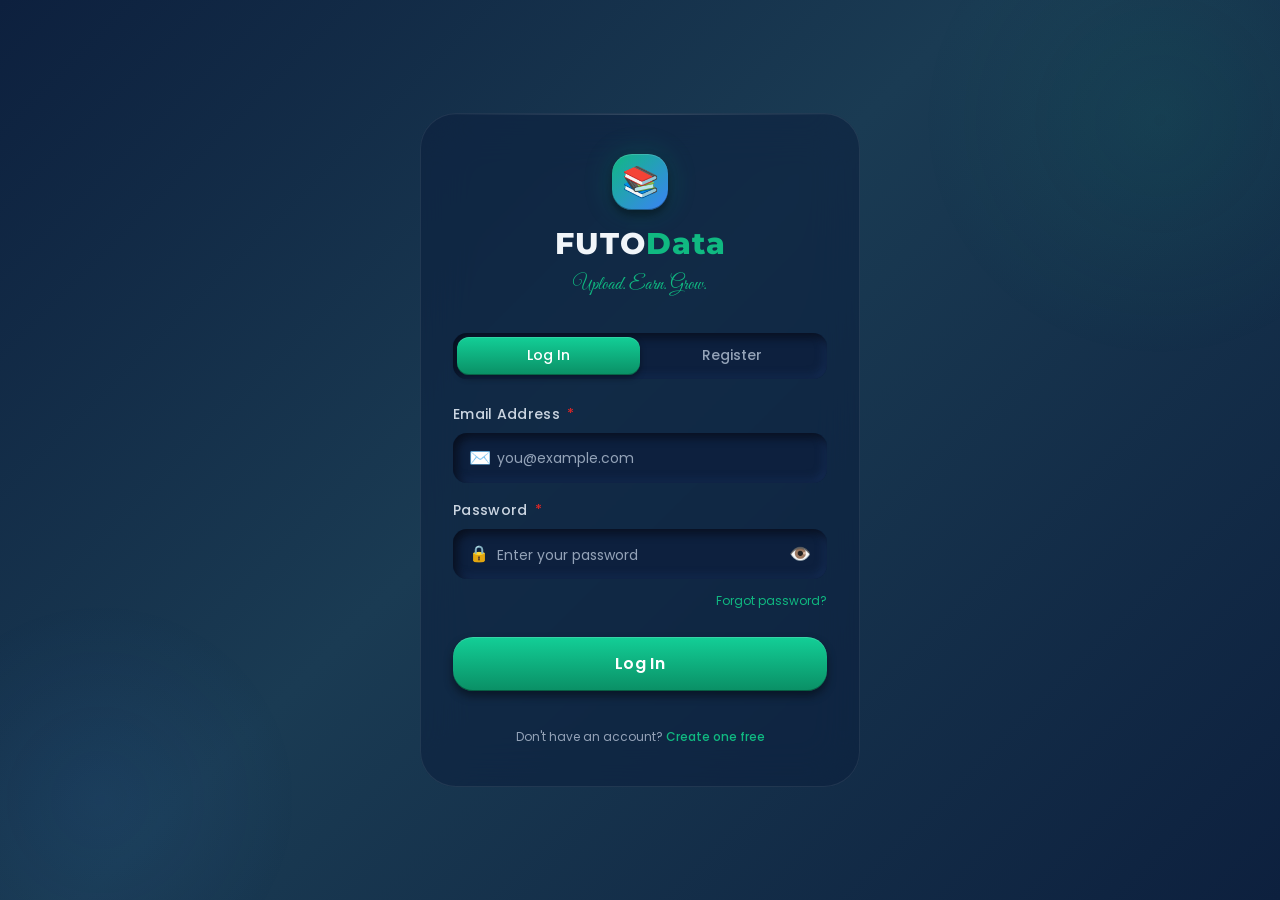
==== commit c999c505: "Complete frontend flows for FUTO data collection app" ====
--- a/FUTO-data-collection/pages/dashboard.html
+++ b/FUTO-data-collection/pages/dashboard.html
@@ -70,6 +70,7 @@
               <span class="stat-label">To Withdraw</span>
               <span class="stat-value warning" id="stat-to-withdraw">—</span>
               <span class="stat-sub">more needed (min &#8358;1,000)</span>
+              <button type="button" class="btn btn-primary btn-sm" id="btn-dashboard-withdraw">Withdraw</button>
             </div>
 
           </div>
@@ -133,4 +134,4 @@
   <script src="../js/auth.js"></script>
   <script src="../js/dashboard.js"></script>
 </body>
-</html>+</html>
